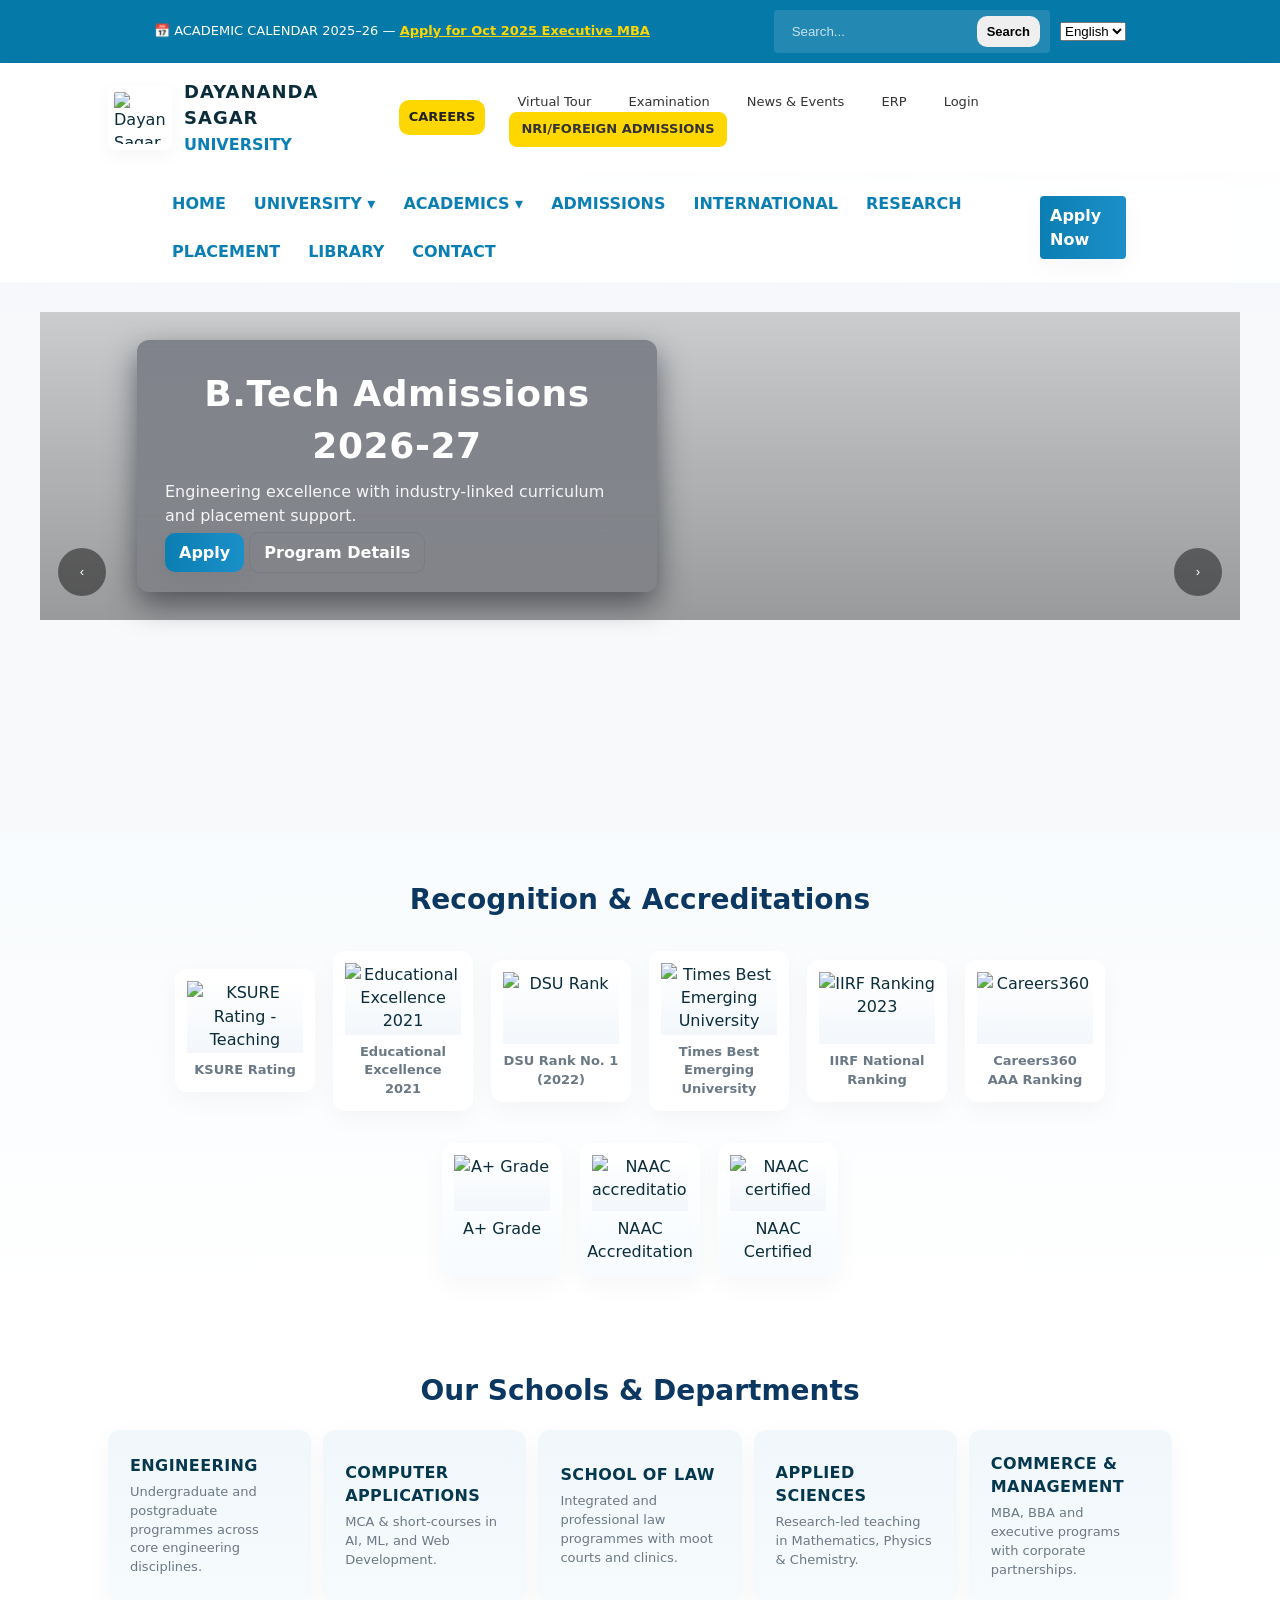
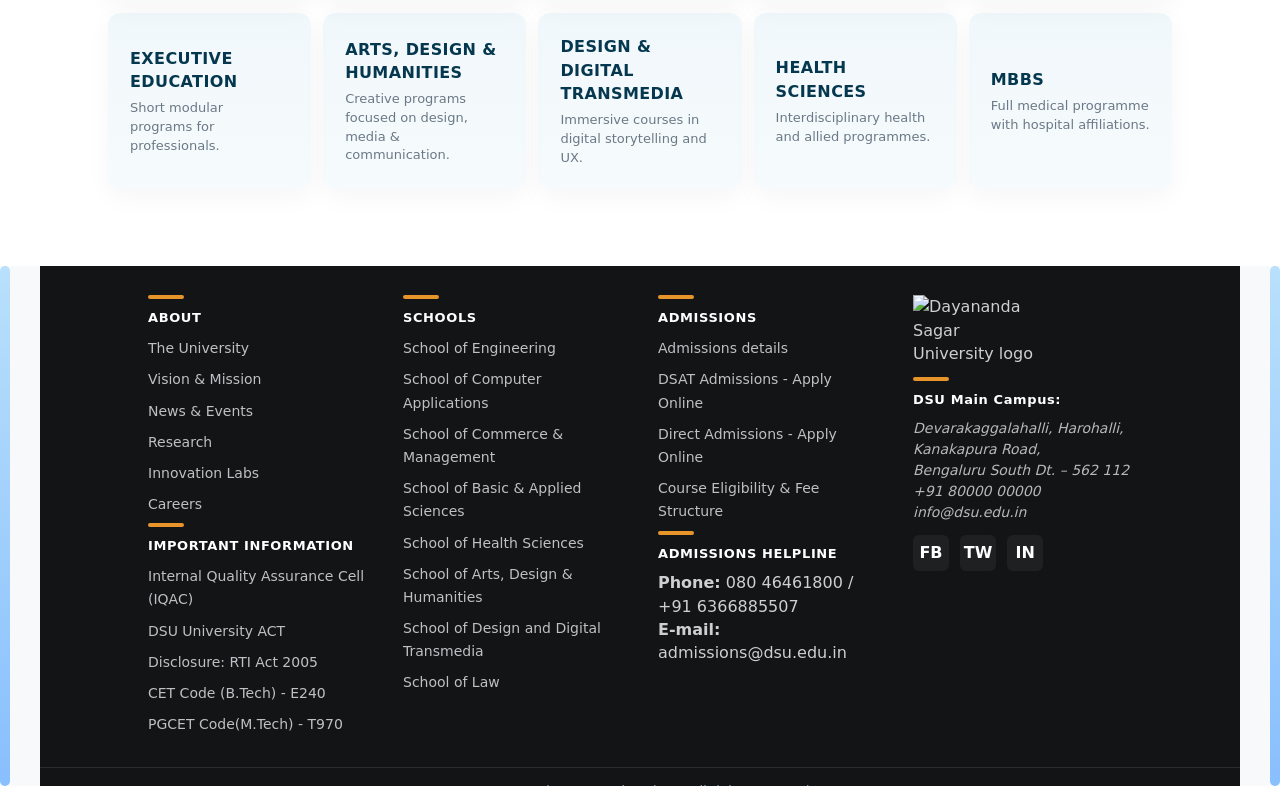
==== index.html @ fafd3883 "Add files via upload FSD PROJECT USING HTML ,CSS ,JAVA SCRIPT" ====
<!doctype html>
<html lang="en">
<head>
  <meta charset="utf-8" />
  <meta name="viewport" content="width=device-width,initial-scale=1" />
  <title>Dayananda Sagar — Modern University UI</title>
  <meta name="description" content="University landing page — modern responsive design with animations and improved UX." />
  <link rel="stylesheet" href="style.css">
</head>
<body>
  <!-- Top announcement -->
  <header class="topbar" role="banner">
    <div class="topbar-inner">
      <p class="announcement" aria-live="polite">
        📅 ACADEMIC CALENDAR 2025–26 — <a href="#" class="link-cta">Apply for Oct 2025 Executive MBA</a>
      </p>

      <div class="topbar-controls">
        <label class="sr-only" for="site-search">Search site</label>
        <div class="search">
          <input id="site-search" type="search" placeholder="Search..." />
          <button class="btn small">Search</button>
        </div>
        <select aria-label="Choose language">
          <option>English</option>
          <option>हिन्दी</option>
        </select>
      </div>
    </div>
  </header>

  <!-- Main header with logo & quick links -->
  <div class="header-top" role="region" aria-label="Site header">
    <div class="header-inner">
      <div class="brand">
        <img src="images/logo.png" alt="Dayananda Sagar logo" class="logo">
        <div class="brand-text">
          <h1>DAYANANDA SAGAR</h1>
          <p>UNIVERSITY</p>
        </div>
      </div>

      <div class="quick-links">
        <a class="badge careers" href="#" role="button">CAREERS</a>
        <nav aria-label="Quick links" class="header-nav">
          <a href="#">Virtual Tour</a>
          <a href="#">Examination</a>
          <a href="#">News & Events</a>
          <a href="#">ERP</a>
          <a href="#">Login</a>
          <a class="badge nri" href="#">NRI/FOREIGN ADMISSIONS</a>
        </nav>
      </div>
    </div>
  </div>

  <!-- Sticky main navigation -->
  <nav class="main-nav" role="navigation" aria-label="Main">
    <div class="nav-inner">
      <button id="mobile-toggle" aria-controls="primary-menu" aria-expanded="false" aria-label="Open menu">
        <span class="hamburger"></span>
      </button>

      <!-- ✅ UPDATED MENU WITH DROPDOWNS -->
      <ul id="primary-menu" class="menu">

        <li><a href="index.html">HOME</a></li>

        <!-- UNIVERSITY DROPDOWN -->
        <li class="dropdown">
          <a href="#" class="dropbtn">UNIVERSITY ▾</a>
          <ul class="dropdown-content">
            <li><a href="about.html">About</a></li>
            <li><a href="leadership.html">Leadership</a></li>
            <li><a href="administration.html">Administration</a></li>
            <li><a href="ugc.html">UGC</a></li>
            <li><a href="nirf.html">NIRF</a></li>
          </ul>
        </li>

        <!-- ACADEMICS MULTI-LEVEL DROPDOWN -->
        <li class="dropdown">
          <a href="#" class="dropbtn">ACADEMICS ▾</a>
          <ul class="dropdown-content">
            <li class="dropdown-sub">
              <a href="#">Schools ▸</a>
              <ul class="dropdown-submenu">
                <li><a href="engineering.html">Engineering</a></li>
                <li><a href="computer-applications.html">Computer Applications</a></li>
                <li><a href="law.html">School of Law</a></li>
              </ul>
            </li>

            <li class="dropdown-sub">
              <a href="#">UG Programs ▸</a>
              <ul class="dropdown-submenu">
                <li><a href="bba.html">BBA</a></li>
                <li><a href="bcom.html">B.Com</a></li>
                <li><a href="bdesign.html">B.Design</a></li>
              </ul>
            </li>
          </ul>
        </li>

        <li><a href="#">ADMISSIONS</a></li>
        <li><a href="#">INTERNATIONAL</a></li>
        <li><a href="#">RESEARCH</a></li>
        <li><a href="#">PLACEMENT</a></li>
        <li><a href="#">LIBRARY</a></li>
        <li><a href="#">CONTACT</a></li>

      </ul>

      <div class="nav-cta">
        <a class="btn primary" href="#">Apply Now</a>
      </div>
    </div>
  </nav>

  <!-- HERO / Slider -->
  <main>
    <section class="hero" aria-label="Hero">
      
      <div class="hero-slider" id="hero-slider" data-interval="4000">
        <div class="slide" data-index="0" aria-hidden="false" style="background-image:url('images/banner1.png')">
               <div class="hero-content reveal">

            <h2>B.Tech Admissions 2026-27</h2>
            <p>Engineering excellence with industry-linked curriculum and placement support.</p>
            <div class="hero-actions">
              <a class="btn primary" href="#">Apply</a>
              <a class="btn ghost" href="#">Program Details</a>
            </div>
          </div>
        </div>

        <div class="slide" data-index="1" aria-hidden="true" style="background-image:url('images/banner2.png')">
          <div class="hero-content reveal">
            <h2>Executive MBA — Oct 2025</h2>
            <p>Weekend classes for working professionals. Limited seats available.</p>
            <div class="hero-actions">
              <a class="btn primary" href="#">Register</a>
              <a class="btn ghost" href="#">Download Brochure</a>
            </div>
          </div>
        </div>

        <button class="slider-control prev" aria-label="Previous slide">&lsaquo;</button>
        <button class="slider-control next" aria-label="Next slide">&rsaquo;</button>
        <div class="slider-dots" aria-hidden="false"></div>
      </div>
    </section>

    <!-- Recognition & awards -->
    <section class="awards-section reveal" aria-label="Recognition and accreditations">
      <div class="section-inner">
        <h2>Recognition & Accreditations</h2>
        <div class="awards-carousel" role="list">
          <figure class="award" role="listitem">
            <img src="images/ksure-award.png" alt="KSURE Rating - Teaching Excellence">
            <figcaption>KSURE Rating</figcaption>
          </figure>

          <figure class="award" role="listitem">
            <img src="images/ex.png" alt="Educational Excellence 2021">
            <figcaption>Educational Excellence 2021</figcaption>
          </figure>

          <figure class="award" role="listitem">
            <img src="images/eme.png" alt="DSU Rank">
            <figcaption>DSU Rank No. 1 (2022)</figcaption>
          </figure>

          <figure class="award" role="listitem">
            <img src="images/bus.png" alt="Times Best Emerging University">
            <figcaption>Times Best Emerging University</figcaption>
          </figure>

          <figure class="award" role="listitem">
            <img src="images/sil.png" alt="IIRF Ranking 2023">
            <figcaption>IIRF National Ranking</figcaption>
          </figure>

          <figure class="award" role="listitem">
            <img src="images/iirf.png" alt="Careers360">
            <figcaption>Careers360 AAA Ranking</figcaption>
          </figure>
        </div>

        <div class="badges">
          <div class="badge-card">
            <img src="images/360.png" alt="A+ Grade">
            <p>A+ Grade</p>
          </div>
          <div class="badge-card">
            <img src="images/a g.png" alt="NAAC accreditation">
            <p>NAAC Accreditation</p>
          </div>
          <div class="badge-card">
            <img src="images/naac.png" alt="NAAC certified">
            <p>NAAC Certified</p>
          </div>
        </div>
      </div>
    </section>

    <!-- Programs grid -->
    <section class="programs-section reveal" aria-label="Programs and Schools">
      <div class="section-inner">
        <h2>Our Schools & Departments</h2>
        <div class="programs-grid">
          <article class="program-card" tabindex="0">
            <h3>ENGINEERING</h3>
            <p>Undergraduate and postgraduate programmes across core engineering disciplines.</p>
          </article>

          <article class="program-card" tabindex="0">
            <h3>COMPUTER APPLICATIONS</h3>
            <p>MCA & short-courses in AI, ML, and Web Development.</p>
          </article>

          <article class="program-card" tabindex="0">
            <h3>SCHOOL OF LAW</h3>
            <p>Integrated and professional law programmes with moot courts and clinics.</p>
          </article>

          <article class="program-card" tabindex="0">
            <h3>APPLIED SCIENCES</h3>
            <p>Research-led teaching in Mathematics, Physics & Chemistry.</p>
          </article>

          <article class="program-card" tabindex="0">
            <h3>COMMERCE & MANAGEMENT</h3>
            <p>MBA, BBA and executive programs with corporate partnerships.</p>
          </article>

          <article class="program-card" tabindex="0">
            <h3>EXECUTIVE EDUCATION</h3>
            <p>Short modular programs for professionals.</p>
          </article>

          <article class="program-card" tabindex="0">
            <h3>ARTS, DESIGN & HUMANITIES</h3>
            <p>Creative programs focused on design, media & communication.</p>
          </article>

          <article class="program-card" tabindex="0">
            <h3>DESIGN & DIGITAL TRANSMEDIA</h3>
            <p>Immersive courses in digital storytelling and UX.</p>
          </article>

          <article class="program-card" tabindex="0">
            <h3>HEALTH SCIENCES</h3>
            <p>Interdisciplinary health and allied programmes.</p>
          </article>

          <article class="program-card" tabindex="0">
            <h3>MBBS</h3>
            <p>Full medical programme with hospital affiliations.</p>
          </article>
        </div>
      </div>
    </section>
  </main>
<section class="hero water-border">
  <div class="watermark-logo">
    <img src="images/watermark-logo.png" alt="Dayananda Sagar University watermark logo">
  <!-- Footer -->
  <!-- Modern DSU Footer -->
<footer id="dsu-footer" class="site-footer" role="contentinfo" aria-label="Site footer">
  <div class="footer-inner container">
    <!-- ABOUT -->
    <div class="footer-col col-about">
      <h4 class="footer-heading">ABOUT</h4>
      <ul class="footer-list">
        <li><a href="#">The University</a></li>
        <li><a href="#">Vision &amp; Mission</a></li>
        <li><a href="#">News &amp; Events</a></li>
        <li><a href="#">Research</a></li>
        <li><a href="#">Innovation Labs</a></li>
        <li><a href="#">Careers</a></li>
      </ul>

      <h4 class="footer-heading mt">IMPORTANT INFORMATION</h4>
      <ul class="footer-list small">
        <li><a href="#">Internal Quality Assurance Cell (IQAC)</a></li>
        <li><a href="#">DSU University ACT</a></li>
        <li><a href="#">Disclosure: RTI Act 2005</a></li>
        <li><a href="#">CET Code (B.Tech) - E240</a></li>
        <li><a href="#">PGCET Code(M.Tech) - T970</a></li>
      </ul>
    </div>

    <!-- SCHOOLS -->
    <div class="footer-col col-schools">
      <h4 class="footer-heading">SCHOOLS</h4>
      <ul class="footer-list">
        <li><a href="#">School of Engineering</a></li>
        <li><a href="#">School of Computer Applications</a></li>
        <li><a href="#">School of Commerce &amp; Management</a></li>
        <li><a href="#">School of Basic &amp; Applied Sciences</a></li>
        <li><a href="#">School of Health Sciences</a></li>
        <li><a href="#">School of Arts, Design &amp; Humanities</a></li>
        <li><a href="#">School of Design and Digital Transmedia</a></li>
        <li><a href="#">School of Law</a></li>
      </ul>
    </div>

    <!-- ADMISSIONS -->
    <div class="footer-col col-admissions">
      <h4 class="footer-heading">ADMISSIONS</h4>
      <ul class="footer-list">
        <li><a href="#">Admissions details</a></li>
        <li><a href="#">DSAT Admissions - Apply Online</a></li>
        <li><a href="#">Direct Admissions - Apply Online</a></li>
        <li><a href="#">Course Eligibility &amp; Fee Structure</a></li>
      </ul>

      <h4 class="footer-heading mt">ADMISSIONS HELPLINE</h4>
      <div class="contact-block">
        <p><strong>Phone:</strong> 080 46461800 / +91 6366885507</p>
        <p><strong>E-mail:</strong> <a href="mailto:admissions@dsu.edu.in">admissions@dsu.edu.in</a></p>
      </div>
    </div>

    <!-- CONTACT -->
    <div class="footer-col col-contacts">
      <div class="logo-wrap">
        <img src="images/logo.png" alt="Dayananda Sagar University logo" class="footer-logo">
      </div>

      <h4 class="footer-heading mt">DSU Main Campus:</h4>
      <address class="address">
        Devarakaggalahalli, Harohalli, Kanakapura Road,<br>
        Bengaluru South Dt. – 562 112<br>
        <a href="tel:+918000000000">+91 80000 00000</a><br>
        <a href="mailto:info@dsu.edu.in">info@dsu.edu.in</a>
      </address>

      <div class="social">
        <a href="#" aria-label="Facebook" class="social-btn">FB</a>
        <a href="#" aria-label="Twitter" class="social-btn">TW</a>
        <a href="#" aria-label="LinkedIn" class="social-btn">IN</a>
      </div>
    </div>
  </div>

  <div class="footer-bottom">
    <div class="container footer-bottom-inner">
      <p>&copy; <span id="dsu-year"></span> Dayananda Sagar University — All rights reserved.</p>
    </div>
  </div>
</footer>
  <!-- Linked JS -->
  <script src="ola.js"></script>
</body>
</html>
<!doctype html>
<html lang="en">
<head>
  <meta charset="utf-8" />
  <meta name="viewport" content="width=device-width,initial-scale=1" />
  <title>University — Recognition & Programs (fixed)</title>

  <style>
    /* ====== Vars & reset ====== */
    :root{
      --max-width:1100px;
      --muted:#6b7986;
      --card:#ffffff;
      --shadow: 0 8px 26px rgba(8,18,30,0.04);
      --ease:cubic-bezier(.2,.9,.3,1);
      --accent: #0b3760;
    }
    *{box-sizing:border-box}
    html,body{height:100%}
    body{
      margin:0;
      font-family:Inter,system-ui,-apple-system,"Segoe UI",Roboto,"Helvetica Neue",Arial;
      color:#0b2d3b;
      background:#f6f8fb;
      -webkit-font-smoothing:antialiased;
      -moz-osx-font-smoothing:grayscale;
      line-height:1.45;
    }
    img{display:block; max-width:100%; height:auto; -o-object-fit:contain; object-fit:contain;}

    main{padding:28px 0;}

    .section-inner{ max-width:var(--max-width); margin:0 auto; padding:0 18px; }

    h2{ font-size:28px; margin:0 0 18px 0; text-align:center; color:var(--accent); }

    /* ========== AWARDS ========== */
    .awards-section{
      background: linear-gradient(180deg,#f8fbfd,#fff);
      padding:48px 0;
    }

    .awards-carousel{
      display:flex;
      gap:18px;
      align-items:center;
      justify-content:center;
      flex-wrap:wrap;
      padding:12px 6px;
      margin: 0 auto;
    }

    .award{
      width:140px;
      text-align:center;
      background:var(--card);
      padding:12px;
      border-radius:12px;
      box-shadow: var(--shadow);
      transition: transform 300ms var(--ease), box-shadow 300ms var(--ease);
      display:flex;
      flex-direction:column;
      align-items:center;
      min-height:110px;
    }

    .award img{
      max-height:72px;
      width:100%;
      height:72px;
      object-fit:contain;
      background:transparent;
    }

    .award figcaption{
      margin-top:8px;
      font-weight:600;
      font-size:13px;
      color:var(--muted);
    }

    .award:hover{ transform: translateY(-6px) rotate(-1deg); }

    /* badges */
    .badges{
      display:flex;
      gap:18px;
      justify-content:center;
      margin-top:20px;
      flex-wrap:wrap;
    }
    .badge-card{
      width:120px;
      padding:12px;
      border-radius:12px;
      background:linear-gradient(180deg,#fff,#f7fbff);
      box-shadow: var(--shadow);
      text-align:center;
      display:flex;
      flex-direction:column;
      align-items:center;
      gap:6px;
    }
    .badge-card img{ max-height:56px; width:100%; height:56px; object-fit:contain; }

    /* ========== PROGRAMS GRID ========== */
    .programs-section{
      padding:48px 0;
      background:#fff;
    }

    .programs-grid{
      display:grid;
      gap:12px;
      grid-template-columns: repeat(5, 1fr);
      margin-top:10px;
    }

    .program-card{
      background: linear-gradient(180deg, rgba(11,127,179,0.06), rgba(27,143,200,0.04));
      border-radius: 12px;
      padding:22px;
      min-height:120px;
      display:flex;
      flex-direction:column;
      justify-content:center;
      align-items:flex-start;
      transition: transform 260ms var(--ease), box-shadow 260ms var(--ease);
      box-shadow: 0 8px 26px rgba(8,18,30,0.04);
    }
    .program-card h3{ margin:0 0 6px 0; color: #05384f; font-size:16px; letter-spacing:0.4px; }
    .program-card p{ margin:0; color: var(--muted); font-size:13px; }

    .program-card:hover, .program-card:focus{
      transform: translateY(-8px) scale(1.02);
      box-shadow: 0 18px 36px rgba(8,18,30,0.08);
      outline:none;
    }

    /* reveal animation (used by .reveal) */
    .reveal{
      opacity:0;
      transform: translateY(14px);
      transition: opacity 420ms var(--ease), transform 420ms var(--ease);
      will-change:opacity,transform;
    }
    .reveal.is-visible{
      opacity:1;
      transform: none;
    }

    /* small utility */
    .visually-hidden{ position:absolute; left:-10000px; width:1px; height:1px; overflow:hidden; }

    /* responsive adjustments */
    @media (max-width:1200px){
      .programs-grid{ grid-template-columns:repeat(4,1fr); }
    }
    @media (max-width:900px){
      .programs-grid{ grid-template-columns: repeat(3, 1fr); }
      .hero { min-height:380px; }
    }
    @media (max-width:600px){
      .programs-grid{ grid-template-columns: repeat(2, 1fr); }
      .awards-carousel{ gap:12px; }
    }
    @media (max-width:420px){
      .programs-grid{ grid-template-columns: repeat(1, 1fr); }
    }

    /* fallback for broken images: give a subtle placeholder */
    .award img, .badge-card img{
      background: linear-gradient(180deg,#fff,#f3f7fb);
    }

    /* small page layout nicety */
    .spacer{ height:18px }
  </style>
  <script>
    // Reveal on scroll (IntersectionObserver)
    (function(){
      const io = new IntersectionObserver((entries)=>{
        entries.forEach(entry=>{
          if(entry.isIntersecting){
            entry.target.classList.add('is-visible');
            // optionally unobserve to avoid repeated triggers:
            io.unobserve(entry.target);
          }
        });
      }, {threshold: 0.12});

      document.querySelectorAll('.reveal').forEach(el => io.observe(el));
    })();

    // Optional: basic keyboard focus support for program cards (adds focus outline)
    (function(){
      document.addEventListener('keydown', (e)=>{
        if(e.key === 'Tab') document.body.classList.add('user-is-tabbing');
      });
    })();
  </script>
</body>
</html>
---- style.css ----
/* ========== VARIABLES & RESET ========== */
:root{
  --bg: #fff;
  --muted: #6b7280;
  --accent-1: #0b7fb3;
  --accent-2: #1b8fc8;
  --gold: #ffd700;
  --card: #ffffff;
  --glass: rgba(255,255,255,0.7);
  --radius: 12px;
  --shadow: 0 10px 30px rgba(4,9,30,0.08);
  --ease: cubic-bezier(.2,.9,.3,1);
  --max-width: 1200px;
}

/* Respect reduced motion */
@media (prefers-reduced-motion: reduce) {
  * { transition: none !important; animation: none !important; scroll-behavior: auto !important; }
}

/* Basic reset */
*{ box-sizing: border-box; margin:0; padding:0; -webkit-font-smoothing:antialiased; }
html,body{ height:100%; font-family: Inter, system-ui, -apple-system, "Segoe UI", Roboto, "Helvetica Neue", Arial; background: var(--bg); color:#111; line-height:1.45; }
a{ color: inherit; text-decoration: none; }
img{ max-width:100%; display:block; }

/* Utility */
.container { max-width: var(--max-width); margin: 0 auto; padding: 0 5%; }

/* ========== TOPBAR ========== */
.topbar{
  background: linear-gradient(90deg,var(--accent-1),var(--accent-2));
  color: #fff;
  font-size: 14px;
  padding: 10px 0;
}
.topbar-inner{ display:flex; gap:16px; align-items:center; justify-content:space-between; flex-wrap:wrap; max-width:var(--max-width); margin:0 auto; padding:0 5%; }
.announcement{ flex:1; min-width:220px; }
.link-cta{ color:var(--gold); font-weight:700; text-decoration:underline; }

/* small controls */
.topbar-controls{ display:flex; gap:10px; align-items:center; }
.search{ display:flex; gap:8px; align-items:center; background:rgba(255,255,255,0.12); padding:4px; border-radius:8px; }
.search input{ border:0; padding:8px; background:transparent; color:#fff; min-width:140px; }
.search input::placeholder{ color: rgba(255,255,255,0.75); }
.btn{ cursor:pointer; border:0; padding:10px 14px; border-radius:10px; font-weight:600; }
.btn.small{ padding:8px 10px; font-size:13px; }
.btn.primary{ background:linear-gradient(90deg,var(--accent-1),var(--accent-2)); color:#fff; box-shadow: var(--shadow); }
.btn.ghost{ background:transparent; border:1px solid rgba(0,0,0,0.06); }


/* quick links */
.quick-links{ display:flex; gap:16px; align-items:center; }
.header-nav a{ margin:0 8px; font-size:13px; color:#333; padding:6px 8px; border-radius:8px; transition: transform 220ms var(--ease), background 220ms var(--ease); }
.header-nav a:hover, .header-nav a:focus{ transform: translateY(-3px); background: rgba(11,127,179,0.06); outline: none; }

/* badges */
.badge{ display:inline-flex; align-items:center; gap:8px; padding:8px 10px; border-radius:10px; background:var(--gold); color:#222; font-weight:700; font-size:13px; }
.badge.nri{ white-space:nowrap; padding:8px 12px; }

/* ========== NAV ========== */
.main-nav{ position:sticky; top:0; z-index:80; backdrop-filter: blur(6px); background: linear-gradient(90deg, rgba(255,255,255,0.95), rgba(255,255,255,0.9)); border-bottom:1px solid rgba(11,127,179,0.06); }
.nav-inner{ display:flex; align-items:center; gap:16px; justify-content:space-between; padding:10px 5%; max-width:var(--max-width); margin:0 auto; }
.menu{ list-style:none; display:flex; gap:4px; align-items:center; flex-wrap:wrap; margin-left:6px; }
.menu li a{ display:block; padding:10px 12px; border-radius:8px; font-weight:700; color:var(--accent-1); transition: background 200ms, transform 200ms; }
.menu li a:hover, .menu li a:focus{ background:linear-gradient(90deg, rgba(11,127,179,0.08), rgba(27,143,200,0.06)); transform:translateY(-3px); }

/* mobile toggle */
#mobile-toggle{ display:none; background:transparent; border:0; padding:8px; cursor:pointer; }
.hamburger{ display:block; width:26px; height:3px; background:var(--accent-1); position:relative; border-radius:4px; }
.hamburger::after, .hamburger::before{ content:''; position:absolute; left:0; right:0; height:3px; background:var(--accent-1); border-radius:4px; }
.hamburger::before{ top:-8px; }
.hamburger::after{ bottom:-8px; }

/* nav CTA */
.nav-cta{ display:flex; gap:10px; align-items:center; }

/* Hero slider (fixed & improved) */
:root {
  --gold: #d8a32a; /* used for active dot */
  --ease: cubic-bezier(.2,.9,.3,1);
  --accent: #0b3760;
}

/* container */
.hero {
  min-height: 480px;         /* adjust if you want a taller hero */
  position: relative;
  overflow: hidden;
  display: flex;
  align-items: center;
  background: linear-gradient(180deg,#eef6fb,#fff);
}

/* slider wrapper */
.hero-slider {
  width: 100%;
  height: 100%;
  position: relative;
  max-width: 1200px;
  margin: 0 auto;
}

/* slides stacked absolutely, use aria-hidden to show/hide */
.slide {
  position: absolute;
  inset: 0;
  display: flex;
  align-items: center;
  background-size: cover;
  background-position: center;
  transition: opacity 700ms var(--ease), transform 800ms var(--ease);
  opacity: 0;
  transform: scale(1.02);
  pointer-events: none;
  padding: 28px;
  box-sizing: border-box;
  z-index: 0;
}

/* active slide */
.slide[aria-hidden="false"],
.slide.is-active {
  opacity: 1;
  transform: scale(1);
  pointer-events: auto;
  z-index: 1;
}

/* hero content card */
.hero-content {
  max-width: 720px;
  margin-left: 6%;
  color: #fff;
  position: relative;
  z-index: 2;
  background: linear-gradient(180deg, rgba(4,9,30,0.36), rgba(4,9,30,0.18));
  padding: 28px;
  border-radius: 12px;
  transform: translateY(10px) scale(0.995);
  opacity: 0.95;
  transition: transform 600ms var(--ease), opacity 600ms var(--ease);
  box-shadow: 0 12px 30px rgba(3,8,20,0.5);
}

/* reveal the content when slide active */
.hero-content.is-active {
  transform: translateY(0) scale(1);
  opacity: 1;
}

/* headings/text */
.hero-content h2 { font-size: 32px; margin-bottom: 8px; letter-spacing: 0.6px; color: #fff; }
.hero-content p  { margin-bottom: 14px; color: rgba(255,255,255,0.92); }

/* controls */
.slider-control {
  position: absolute;
  top: 50%;
  transform: translateY(-50%);
  width: 48px;
  height: 48px;
  border-radius: 999px;
  border: 0;
  background: rgba(0,0,0,0.45);
  color: #fff;
  cursor: pointer;
  display: flex;
  align-items: center;
  justify-content: center;
  z-index: 10;
}
.slider-control.prev { left: 18px; }
.slider-control.next { right: 18px; }

/* dots */
.slider-dots {
  position: absolute;
  left: 50%;
  transform: translateX(-50%);
  bottom: 16px;
  display: flex;
  gap: 8px;
  z-index: 20;
}
.slider-dots .dot {
  width: 10px;
  height: 10px;
  border-radius: 50%;
  border: 2px solid rgba(255,255,255,0.6);
  background: transparent;
  cursor: pointer;
  padding: 0;
}
.slider-dots .dot.active {
  background: var(--gold);
  border-color: var(--gold);
  transform: scale(1.15);
}

/* responsive tweaks */
@media (min-width:1200px) {
  .hero { min-height: 520px; }
  .hero-content h2 { font-size: 36px; }
}
@media (max-width:900px) {
  .hero { min-height: 360px; }
  .hero-content { margin-left: 4%; padding: 18px; max-width: 86%; }
  .hero-content h2 { font-size: 20px; }
}

/* respect prefers-reduced-motion */
@media (prefers-reduced-motion: reduce) {
  .slide, .hero-content { transition: none !important; }
}

/* badges */
.badges{ display:flex; gap:18px; justify-content:center; margin-top:20px; }
.badge-card{ width:110px; padding:12px; border-radius:12px; background:linear-gradient(180deg,#fff,#f7fbff); box-shadow: var(--shadow); text-align:center; }
.badge-card img{ max-height:70px; }

/* hover tilt effect */
.program-card:hover, .program-card:focus{ transform: translateY(-8px) scale(1.02); box-shadow: 0 18px 36px rgba(8,18,30,0.08); outline:none; }

/* responsive adjustments */
@media (max-width:1200px){ .programs-grid{ grid-template-columns:repeat(4,1fr);} }
@media (max-width:900px){
  #mobile-toggle{ display:inline-block; }
  .menu{ display:none; position: absolute; left:0; right:0; top:64px; background:#fff; padding:12px; box-shadow: var(--shadow); flex-direction:column; z-index:90; }
  .menu.open{ display:flex; }
  .programs-grid{ grid-template-columns: repeat(3, 1fr); }
  .hero { min-height:380px; }
}
@media (max-width:600px){
  .header-inner{ padding:14px; }
  .brand-text h1{ font-size:16px; }
  .programs-grid{ grid-template-columns: repeat(2, 1fr); }
  .awards-carousel{ gap:12px; }
  .hero-content{ margin-left:4%; padding:18px; }
  .hero-content h2{ font-size:20px; }
}
@media (max-width:420px){
  .topbar-inner, .nav-inner{ padding:10px; }
  .logo{ width:60px; height:60px; }
  .menu.open{ top:56px; }
  .programs-grid{ grid-template-columns: repeat(1, 1fr); }
}

/* ========== FOOTER ========== */
.site-footer{ background:#0b1220; color: #cbd5e1; padding:34px 5%; }
.footer-inner{ display:flex; gap:22px; justify-content:space-between; max-width:var(--max-width); margin:0 auto 12px auto; align-items:flex-start; flex-wrap:wrap; }
.footer-col{ flex:1; min-width:180px; }
.footer-col h4{ color:#fff; margin-bottom:8px; }
.footer-bottom{ text-align:center; color: #94a3b8; margin-top:10px; }
/* --- DSU FOOTER STYLES --- */
#dsu-footer {
  background: #131416;
  color: #cfcfd1;
  padding: 40px 0 18px;
  font-family: system-ui, sans-serif;
}

#dsu-footer .container {
  width: 92%;
  max-width: 1200px;
  margin: 0 auto;
}

.footer-inner {
  display: grid;
  grid-template-columns: repeat(4, 1fr);
  gap: 36px;
}

.footer-heading {
  font-size: 13px;
  letter-spacing: 0.6px;
  color: #fff;
  margin-bottom: 14px;
}

.footer-heading::before {
  content: "";
  display: block;
  width: 36px;
  height: 4px;
  background: #e7942b;
  border-radius: 2px;
  margin-bottom: 10px;
}

.footer-list {
  list-style: none;
  padding: 0;
  margin: 0;
}

.footer-list li {
  margin: 8px 0;
}

.footer-list a {
  color: #bfc0c2;
  text-decoration: none;
  font-size: 14px;
}

.footer-list a:hover {
  color: #fff;
  text-decoration: underline;
}

.footer-logo {
  width: 120px;
  margin-bottom: 12px;
}

.address {
  color: #b7b8b9;
  font-size: 14px;
  line-height: 1.5;
}

.social {
  margin-top: 12px;
}

.social-btn {
  display: inline-block;
  width: 36px;
  height: 36px;
  line-height: 36px;
  text-align: center;
  background: rgba(255,255,255,0.05);
  border-radius: 6px;
  color: #fff;
  font-weight: bold;
  margin-right: 6px;
  text-decoration: none;
}

.footer-bottom {
  border-top: 1px solid rgba(255,255,255,0.1);
  margin-top: 24px;
  padding-top: 14px;
  text-align: center;
  font-size: 13px;
}

@media (max-width: 900px) {
  .footer-inner {
    grid-template-columns: repeat(2, 1fr);
    gap: 20px;
  }
}

@media (max-width: 600px) {
  .footer-inner {
    grid-template-columns: 1fr;
  }
}


/* ========== REVEAL ANIMATIONS ========== */
.reveal{ opacity:0; transform: translateY(16px); transition: opacity 700ms var(--ease), transform 700ms var(--ease); }
.reveal.in-view{ opacity:1; transform: translateY(0); }

/* focus outlines for accessibility */
a:focus, button:focus, .program-card:focus { box-shadow: 0 0 0 4px rgba(11,127,179,0.12); border-radius:10px; outline:none; }

/* small helpers */
.sr-only{ position:absolute; left:-9999px; top:auto; width:1px; height:1px; overflow:hidden; }
/* end of style.css */

/* ========== VARIABLES & RESET ========== */
:root{
  --bg: #fff;
  --muted: #6b7280;
  --accent-1: #0b7fb3;
  --accent-2: #1b8fc8;
  --gold: #ffd700;
  --card: #ffffff;
  --glass: rgba(255,255,255,0.7);
  --radius: 12px;
  --shadow: 0 10px 30px rgba(4,9,30,0.08);
  --ease: cubic-bezier(.2,.9,.3,1);
  --max-width: 1200px;
}

@media (prefers-reduced-motion: reduce) {
  * { transition: none !important; animation: none !important; scroll-behavior: auto !important; }
}

*{ box-sizing: border-box; margin:0; padding:0; -webkit-font-smoothing:antialiased; }
html,body{ height:100%; font-family: Inter, system-ui, -apple-system, "Segoe UI", Roboto, "Helvetica Neue", Arial; background: var(--bg); color:#111; line-height:1.45; }
a{ color: inherit; text-decoration: none; }
img{ max-width:100%; display:block; }

.container { max-width: var(--max-width); margin: 0 auto; padding: 0 5%; }

/* ========== TOPBAR ========== */
.topbar{
  background: linear-gradient(90deg,var(--accent-1),var(--accent-2));
  color: #fff;
  font-size: 14px;
  padding: 10px 0;
}
.topbar-inner{ display:flex; gap:16px; align-items:center; justify-content:space-between; flex-wrap:wrap; max-width:var(--max-width); margin:0 auto; padding:0 5%; }
.announcement{ flex:1; min-width:220px; }
.link-cta{ color:var(--gold); font-weight:700; text-decoration:underline; }

/* small controls */
.topbar-controls{ display:flex; gap:10px; align-items:center; }
.search{ display:flex; gap:8px; align-items:center; background:rgba(255,255,255,0.12); padding:4px; border-radius:8px; }
.search input{ border:0; padding:8px; background:transparent; color:#fff; min-width:140px; }
.search input::placeholder{ color: rgba(255,255,255,0.75); }
.btn{ cursor:pointer; border:0; padding:10px 14px; border-radius:10px; font-weight:600; }
.btn.small{ padding:8px 10px; font-size:13px; }
.btn.primary{ background:linear-gradient(90deg,var(--accent-1),var(--accent-2)); color:#fff; box-shadow: var(--shadow); }
.btn.ghost{ background:transparent; border:1px solid rgba(0,0,0,0.06); }

/* ========== HEADER TOP ========== */
.header-top{ background:#fff; box-shadow: 0 6px 18px rgba(15,23,42,0.04); }
.header-inner{ display:flex; align-items:center; justify-content:space-between; gap:20px; padding:18px 5%; max-width:var(--max-width); margin:0 auto; }
.brand{ display:flex; align-items:center; gap:12px; }
.logo{ width:84px; height:84px; object-fit:contain; border-radius:10px; background:linear-gradient(180deg, #f6f9fb, #ffffff); padding:6px; box-shadow: 0 6px 18px rgba(8,18,30,0.04); }
.brand-text h1{ font-size:18px; letter-spacing:1px; margin-bottom:2px; }
.brand-text p{ color:var(--accent-1); font-weight:700; margin:0; }

.quick-links{ display:flex; gap:16px; align-items:center; }
.header-nav a{ margin:0 8px; font-size:13px; color:#333; padding:6px 8px; border-radius:8px; transition: transform 220ms var(--ease), background 220ms var(--ease); }
.header-nav a:hover, .header-nav a:focus{ transform: translateY(-3px); background: rgba(11,127,179,0.06); outline: none; }

.badge{ display:inline-flex; align-items:center; gap:8px; padding:8px 10px; border-radius:10px; background:var(--gold); color:#222; font-weight:700; font-size:13px; }
.badge.nri{ white-space:nowrap; padding:8px 12px; }

/* ========== NAV ========== */
.main-nav{ position:sticky; top:0; z-index:80; backdrop-filter: blur(6px); background: linear-gradient(90deg, rgba(255,255,255,0.95), rgba(255,255,255,0.9)); border-bottom:1px solid rgba(11,127,179,0.06); }
.nav-inner{ display:flex; align-items:center; gap:16px; justify-content:space-between; padding:10px 5%; max-width:var(--max-width); margin:0 auto; }

.menu{ list-style:none; display:flex; gap:4px; align-items:center; flex-wrap:wrap; margin-left:6px; }
.menu li { position: relative; }
.menu li a{ display:block; padding:10px 12px; border-radius:8px; font-weight:700; color:var(--accent-1); transition: background 200ms, transform 200ms; }
.menu li a:hover, .menu li a:focus{ background:linear-gradient(90deg, rgba(11,127,179,0.08), rgba(27,143,200,0.06)); transform:translateY(-3px); }

/* ===== Dropdown Styles ===== */
.dropdown-content {
  display: none;
  position: absolute;
  top: 100%;
  left: 0;
  background: #fff;
  min-width: 200px;
  border-radius: 10px;
  box-shadow: 0 10px 30px rgba(4,9,30,0.1);
  z-index: 999;
}
.dropdown-content li a {
  color: #333;
  font-weight: 500;
  padding: 10px 16px;
}
.dropdown-content li a:hover {
  background: rgba(11,127,179,0.06);
  color: var(--accent-1);
}

/* Show on hover (desktop) */
.dropdown:hover > .dropdown-content {
  display: block;
}

/* Sub dropdown */
.dropdown-sub {
  position: relative;
}
.dropdown-submenu {
  display: none;
  position: absolute;
  top: 0;
  left: 100%;
  background: #fff;
  min-width: 180px;
  border-radius: 10px;
  box-shadow: 0 10px 30px rgba(4,9,30,0.1);
}
.dropdown-sub:hover > .dropdown-submenu {
  display: block;
}

/* For mobile toggle */
.dropdown-content.show,
.dropdown-submenu.show {
  display: block;
}

/* Mobile toggle */
#mobile-toggle{ display:none; background:transparent; border:0; padding:8px; cursor:pointer; }
.hamburger{ display:block; width:26px; height:3px; background:var(--accent-1); position:relative; border-radius:4px; }
.hamburger::after, .hamburger::before{ content:''; position:absolute; left:0; right:0; height:3px; background:var(--accent-1); border-radius:4px; }
.hamburger::before{ top:-8px; }
.hamburger::after{ bottom:-8px; }

.nav-cta{ display:flex; gap:10px; align-items:center; }

/* Responsive menu */
@media (max-width:900px){
  #mobile-toggle{ display:inline-block; }
  .menu{ display:none; position:absolute; left:0; right:0; top:64px; background:#fff; padding:12px; box-shadow: var(--shadow); flex-direction:column; z-index:90; }
  .menu.open{ display:flex; }
  .dropdown-content, .dropdown-submenu { position: static; box-shadow:none; border-radius:0; }
}

:root{
  --blue:#0d88b8;
  --deep:#0b6b94;
  --yellow: #ffcf00;
  --white: #fff;
  --muted: #f5f7f8;
  --max-width: 1200px;
}

*{box-sizing:border-box}
body{font-family: 'Segoe UI', Roboto, Arial; margin:0; color:#222; background:#fff}

/* topbar */
.topbar{background:#0579a7; color:#fff; font-size:13px}
.topbar .container{max-width:var(--max-width); margin:0 auto; padding:8px 18px; display:flex; justify-content:space-between; align-items:center}
.topbar .search{padding:6px 10px; border-radius:4px; border:none}
.topbar .lang{margin-left:8px}

/* header */
.main-header{background:#fff; box-shadow:0 2px 8px rgba(0,0,0,0.06); position:sticky; top:0; z-index:30}
.header-inner{max-width:var(--max-width); margin:0 auto; padding:16px 18px; display:flex; align-items:center; justify-content:space-between}
.branding{display:flex; align-items:center; gap:12px}
.logo{width:64px; height:64px; object-fit:contain; border-radius:8px; background:#fff; padding:6px}
.brand-text .univ{font-weight:700; letter-spacing:0.6px}
.brand-text .sagar{color:var(--blue); font-weight:700}
.main-nav{display:flex; gap:18px; align-items:center}
.main-nav a{color:var(--deep); text-decoration:none; font-weight:600; padding:8px 10px; border-radius:4px}
.main-nav a:hover{background:rgba(13,136,184,0.06)}
.header-actions .btn{padding:10px 16px; border-radius:8px; border:none; cursor:pointer}
.btn.apply{background:var(--yellow); color:#111; font-weight:700; box-shadow:0 6px 16px rgba(0,0,0,0.12)}

/* hero */
.hero{position:relative; overflow:hidden; height:430px; display:flex; align-items:center; justify-content:center; background:#f7f9fb}
.slides{display:flex; transition:transform 0.6s ease; height:100%}
.slide{min-width:100%; background-size:cover; background-position:center; position:relative; display:flex; align-items:center}
.slide::after{
  content:""; position:absolute; inset:0; background:linear-gradient(180deg, rgba(0,0,0,0.18), rgba(0,0,0,0.38));
}
.hero-content{position:relative; z-index:2; margin-left:6%; max-width:520px; color:white}
.hero h1{font-size:64px; margin:0 0 8px 0; letter-spacing:1px}
.hero .sub{font-size:18px; opacity:0.95; margin-bottom:14px}
.cta{display:inline-block; background:var(--yellow); padding:12px 18px; border-radius:6px; color:#000; font-weight:700; text-decoration:none}

/* arrows */
.arrow{position:absolute; top:50%; transform:translateY(-50%); width:48px; height:48px; border-radius:50%; border:none; background:rgba(255,255,255,0.85); box-shadow:0 6px 16px rgba(0,0,0,0.12); font-size:22px; cursor:pointer; z-index:5}
.left{left:18px}
.right{right:18px}

/* responsive */
@media (max-width:900px){
  .hero{height:360px}
  .hero h1{font-size:38px}
  .main-nav{display:none}
}


/* ====== Vars & reset ====== */
:root{
  --max-width:1100px;
  --muted:#6b7986;
  --card:#ffffff;
  --shadow: 0 8px 26px rgba(8,18,30,0.04);
  --ease:cubic-bezier(.2,.9,.3,1);
  --accent: #0b3760;
}
*{box-sizing:border-box}
html,body{height:100%}
body{
  margin:0;
  font-family:Inter,system-ui,-apple-system,"Segoe UI",Roboto,"Helvetica Neue",Arial;
  color:#0b2d3b;
  background:#f6f8fb;
  -webkit-font-smoothing:antialiased;
  -moz-osx-font-smoothing:grayscale;
  line-height:1.45;
}
img{display:block; max-width:100%; height:auto; -o-object-fit:contain; object-fit:contain;}

main{padding:28px 0;}

.section-inner{ max-width:var(--max-width); margin:0 auto; padding:0 18px; }

h2{ font-size:28px; margin:0 0 18px 0; text-align:center; color:var(--accent); }


/* reveal animation (used by .reveal) */
.reveal{
  opacity:0;
  transform: translateY(14px);
  transition: opacity 420ms var(--ease), transform 420ms var(--ease);
  will-change:opacity,transform;
}
.reveal.is-visible{
  opacity:1;
  transform: none;
}

/* small utility */
.visually-hidden{ position:absolute; left:-10000px; width:1px; height:1px; overflow:hidden; }

/* responsive adjustments */
@media (max-width:1200px){
  .programs-grid{ grid-template-columns:repeat(4,1fr); }
}
@media (max-width:900px){
  .programs-grid{ grid-template-columns: repeat(3, 1fr); }
  .hero { min-height:380px; }
}
@media (max-width:600px){
  .programs-grid{ grid-template-columns: repeat(2, 1fr); }
  .awards-carousel{ gap:12px; }
}
@media (max-width:420px){
  .programs-grid{ grid-template-columns: repeat(1, 1fr); }
}

/* fallback for broken images: give a subtle placeholder */
.award img, .badge-card img{
  background: linear-gradient(180deg,#fff,#f3f7fb);
}

/* small page layout nicety */
.spacer{ height:18px }


/* Pleasant water-wave border on left & right */
.water-border {
  position: relative;
  overflow: hidden;
}

.water-border::before,
.water-border::after {
  content: "";
  position: absolute;
  top: 0;
  width: 10px;  /* border thickness */
  height: 100%;
  background: linear-gradient(
       180deg,
       rgba(0,150,255,0.25),
       rgba(0,120,255,0.45),
       rgba(0,160,255,0.25)
  );
  background-size: 100% 200%;
  animation: waterFlow 4s ease-in-out infinite;
  border-radius: 12px;
}

.water-border::before { left: 0; }
.water-border::after { right: 0; }

/* gentle water-wave motion */
@keyframes waterFlow {
  0%   { background-position: 0% 0%; }
  50%  { background-position: 0% 100%; }
  100% { background-position: 0% 0%; }
}
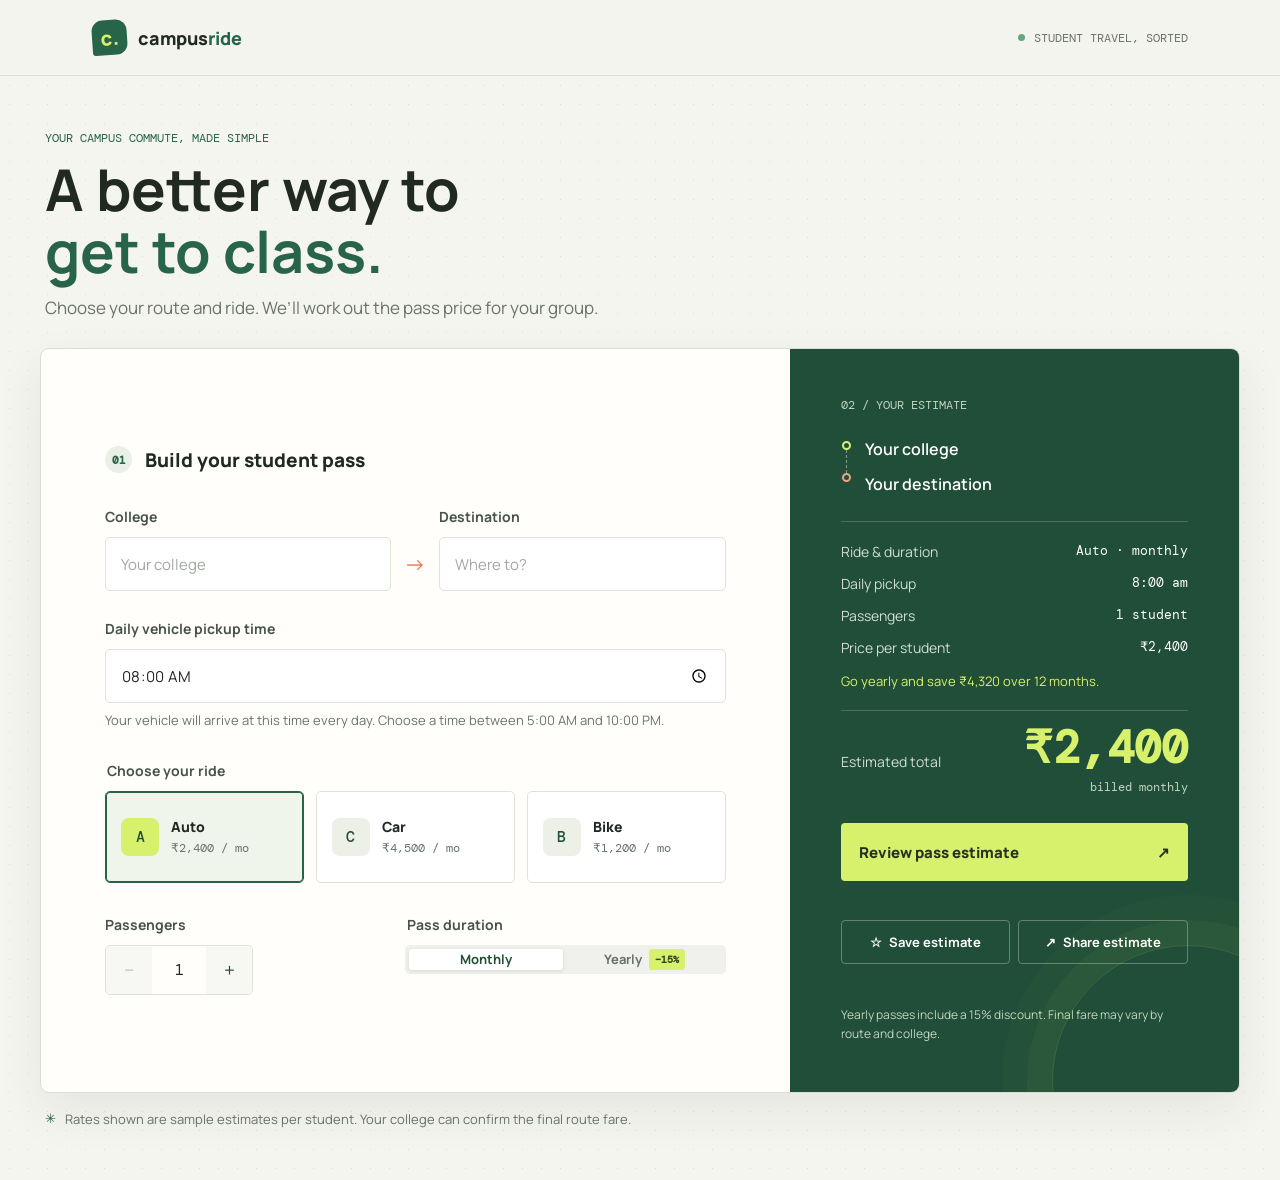
==== commit 3a4cf935: "Add CampusRide student pass website" ====
--- a/index.html
+++ b/index.html
@@ -1,560 +1,365 @@
-<!doctype html>
+<!DOCTYPE html>
 <html lang="en">
 <head>
-  <meta charset="utf-8" />
-  <meta name="viewport" content="width=device-width,initial-scale=1" />
-  <title>Dayananda Sagar — Modern University UI</title>
-  <meta name="description" content="University landing page — modern responsive design with animations and improved UX." />
-  <link rel="stylesheet" href="style.css">
+	<meta charset="UTF-8">
+	<meta name="viewport" content="width=device-width, initial-scale=1.0">
+	<meta name="theme-color" content="#f5f5ef">
+	<title>CampusRide | Student travel passes</title>
+	<style>
+		@import url('https://fonts.googleapis.com/css2?family=DM+Mono:wght@400;500&family=Manrope:wght@400;500;600;700;800&display=swap');
+		:root {
+			color-scheme: light;
+			--ink: #202922; --muted: #68746a; --paper: #f5f5ef; --white: #fffefa;
+			--line: #dfe3d8; --green: #286447; --green-dark: #204e38; --lime: #d8f16d;
+			--coral: #e9775a; --soft-green: #eaf0e6; --mono: 'DM Mono', monospace;
+			--sans: 'Manrope', 'Avenir Next', sans-serif;
+		}
+		* { box-sizing: border-box; }
+		body {
+			min-width: 320px; min-height: 100vh; margin: 0; color: var(--ink);
+			background-color: var(--paper); background-image: radial-gradient(#d9dfd3 0.7px, transparent 0.7px);
+			background-size: 19px 19px; font-family: var(--sans); -webkit-font-smoothing: antialiased;
+		}
+		button, input { font: inherit; }
+		button { color: inherit; }
+		.site-header {
+			height: 76px; padding: 0 7.2%; display: flex; align-items: center; justify-content: space-between;
+			border-bottom: 1px solid rgba(32, 41, 34, .11); background: rgba(245, 245, 239, .92);
+		}
+		.brand { display: flex; align-items: center; gap: 11px; text-decoration: none; color: inherit; }
+		.brand-mark {
+			width: 35px; height: 35px; display: grid; place-items: center; border-radius: 11px 11px 11px 3px;
+			background: var(--green); color: var(--lime); font-size: 20px; font-weight: 800; transform: rotate(-4deg);
+		}
+		.brand-name { font-size: 18px; font-weight: 800; letter-spacing: 0; }
+		.brand-name span { color: var(--green); }
+		.header-note { display: flex; align-items: center; gap: 9px; color: var(--muted); font-family: var(--mono); font-size: 12px; }
+		.live-dot { width: 7px; height: 7px; border-radius: 50%; background: #67a878; }
+		main { width: min(1440px, calc(100% - 80px)); min-height: calc(100vh - 76px); margin: 0 auto; padding: 54px 0 52px; }
+		.intro { margin: 0 0 29px 5px; animation: arrive .5s ease both; }
+		.eyebrow { margin: 0 0 12px; color: var(--green); font-family: var(--mono); font-size: 12px; text-transform: uppercase; }
+		h1 { margin: 0; font-size: clamp(38px, 4.5vw, 60px); font-weight: 700; letter-spacing: 0; line-height: 1.08; }
+		h1 em { color: var(--green); font-style: normal; }
+		.intro-copy { margin: 14px 0 0; color: var(--muted); font-size: 17px; }
+		.workspace {
+			display: grid; grid-template-columns: minmax(0, 1.25fr) minmax(370px, .75fr); align-items: stretch; min-height: min(68vh, 760px);
+			border: 1px solid #d9ded3; border-radius: 9px; background: var(--white);
+			box-shadow: 0 18px 48px rgba(38, 55, 41, .08); overflow: hidden; animation: arrive .6s .08s ease both;
+		}
+		.form-panel { display: flex; flex-direction: column; justify-content: center; padding: 48px clamp(34px, 5vw, 76px); }
+		.section-heading { display: flex; align-items: center; gap: 13px; margin: 0 0 34px; font-size: 19px; font-weight: 800; }
+		.section-number { width: 27px; height: 27px; display: grid; place-items: center; border-radius: 50%; background: var(--soft-green); color: var(--green); font-family: var(--mono); font-size: 11px; }
+		.field-label, legend { display: block; margin: 0 0 11px; color: #47534a; font-size: 14px; font-weight: 700; }
+		.route-fields { display: grid; grid-template-columns: 1fr 28px 1fr; align-items: end; gap: 10px; }
+		.field input {
+			width: 100%; height: 54px; padding: 0 15px; border: 1px solid var(--line); border-radius: 5px;
+			outline: none; background: #fff; color: var(--ink); font-size: 15px; transition: border-color .16s, box-shadow .16s;
+		}
+		.field input::placeholder { color: #a0a99f; }
+		.field input:focus { border-color: var(--green); box-shadow: 0 0 0 3px rgba(40, 100, 71, .12); }
+		.route-connector { height: 54px; display: grid; place-items: center; color: var(--coral); font-size: 22px; }
+		.schedule-field { margin-top: 28px; }
+		.schedule-hint { margin: 8px 0 0; color: var(--muted); font-size: 13px; line-height: 1.5; }
+		fieldset { min-width: 0; margin: 30px 0 0; padding: 0; border: 0; }
+		.choice-row { display: grid; grid-template-columns: repeat(3, 1fr); gap: 12px; }
+		.choice-card {
+			position: relative; min-height: 92px; display: flex; align-items: center; gap: 12px; padding: 15px;
+			border: 1px solid var(--line); border-radius: 5px; background: #fff; cursor: pointer;
+			transition: border-color .16s, background .16s, transform .16s;
+		}
+		.choice-card:hover { transform: translateY(-1px); border-color: #9aaf9c; }
+		.choice-card:has(input:checked) { border-color: var(--green); background: #f0f5ec; box-shadow: inset 0 0 0 1px var(--green); }
+		.choice-card input { position: absolute; width: 1px; height: 1px; opacity: 0; }
+		.choice-card:focus-within { outline: 3px solid rgba(40, 100, 71, .18); outline-offset: 2px; }
+		.mode-glyph { width: 38px; height: 38px; flex: 0 0 38px; display: grid; place-items: center; border-radius: 8px; background: #edf0e6; color: var(--green-dark); font-family: var(--mono); font-size: 15px; font-weight: 500; }
+		.choice-card:has(input:checked) .mode-glyph { background: var(--lime); }
+		.mode-name { display: block; font-size: 14px; font-weight: 800; }
+		.mode-rate { display: block; margin-top: 4px; color: var(--muted); font-family: var(--mono); font-size: 12px; }
+		.options-row { display: grid; grid-template-columns: minmax(0, 1fr) minmax(0, 1.2fr); gap: 32px; margin-top: 32px; }
+		.stepper { height: 50px; display: inline-grid; grid-template-columns: 46px 54px 46px; border: 1px solid var(--line); border-radius: 5px; overflow: hidden; }
+		.stepper button { border: 0; background: #f7f8f3; color: var(--green-dark); cursor: pointer; font-size: 19px; }
+		.stepper button:hover:not(:disabled) { background: var(--soft-green); }
+		.stepper button:disabled { color: #b9c0b7; cursor: not-allowed; }
+		.stepper output { display: grid; place-items: center; font-family: var(--mono); font-size: 15px; }
+		.duration-options { display: grid; grid-template-columns: 1fr 1fr; gap: 5px; padding: 4px; border-radius: 5px; background: #f0f1ec; }
+		.duration-option { position: relative; min-width: 0; display: flex; align-items: center; justify-content: center; gap: 7px; border-radius: 3px; color: #667167; cursor: pointer; font-size: 13px; font-weight: 700; transition: color .16s, background .16s, box-shadow .16s; }
+		.duration-option input { position: absolute; width: 1px; height: 1px; opacity: 0; }
+		.duration-option:has(input:checked) { background: white; color: var(--green-dark); box-shadow: 0 1px 4px rgba(30, 45, 34, .12); }
+		.duration-option:focus-within { outline: 3px solid rgba(40, 100, 71, .18); }
+		.save-tag { padding: 4px 6px; border-radius: 3px; background: var(--lime); color: #354321; font-family: var(--mono); font-size: 10px; }
+		.summary-panel { position: relative; display: flex; flex-direction: column; justify-content: center; padding: 48px clamp(30px, 4vw, 58px); background: var(--green-dark); color: #fff; overflow: hidden; }
+		.summary-panel::after { position: absolute; right: -85px; bottom: -125px; width: 270px; height: 270px; border: 1px solid rgba(216, 241, 109, .15); border-radius: 50%; box-shadow: 0 0 0 25px rgba(216, 241, 109, .035), 0 0 0 50px rgba(216, 241, 109, .025); content: ''; pointer-events: none; }
+		.summary-kicker { margin: 0; color: #c3d4be; font-family: var(--mono); font-size: 12px; text-transform: uppercase; }
+		.route-display { display: grid; grid-template-columns: 12px 1fr; gap: 12px; margin: 25px 0 26px; }
+		.route-line { display: flex; flex-direction: column; align-items: center; padding: 3px 0; }
+		.route-line span { width: 9px; height: 9px; border: 2px solid var(--lime); border-radius: 50%; }
+		.route-line span:last-child { border-color: #f1a184; }
+		.route-line i { width: 1px; height: 23px; border-left: 1px dashed rgba(255, 255, 255, .45); }
+		.route-copy { min-width: 0; display: flex; flex-direction: column; gap: 13px; }
+		.route-copy strong { overflow: hidden; color: #fff; font-size: 16px; font-weight: 600; text-overflow: ellipsis; white-space: nowrap; }
+		.summary-divider { height: 1px; background: rgba(255, 255, 255, .19); }
+		.fare-details { display: grid; gap: 13px; margin: 20px 0; }
+		.fare-row { display: flex; justify-content: space-between; gap: 12px; color: #d0ded0; font-size: 14px; }
+		.fare-row strong { color: #fff; font-family: var(--mono); font-size: 13px; font-weight: 400; text-align: right; }
+		.savings-note { min-height: 20px; margin: -5px 0 18px; color: var(--lime); font-size: 13px; line-height: 1.5; }
+		.total-row { display: flex; align-items: end; justify-content: space-between; gap: 10px; margin-top: auto; padding-top: 15px; }
+		.total-label { color: #d0ded0; font-size: 14px; }
+		.total-price { color: var(--lime); font-family: var(--mono); font-size: clamp(32px, 3.5vw, 46px); line-height: 1; white-space: nowrap; }
+		.billing-note { margin: 8px 0 0 auto; color: #c3d4be; font-family: var(--mono); font-size: 12px; text-align: right; }
+		.continue-button { width: 100%; min-height: 58px; display: flex; align-items: center; justify-content: space-between; margin-top: 28px; padding: 0 18px; border: 0; border-radius: 4px; background: var(--lime); color: #25321f; cursor: pointer; font-size: 15px; font-weight: 800; transition: background .16s, transform .16s; }
+		.continue-button:hover { transform: translateY(-1px); background: #e5f79b; }
+		.continue-button:focus-visible, .stepper button:focus-visible { outline: 3px solid #f1a184; outline-offset: 2px; }
+		.estimate-actions { display: grid; grid-template-columns: 1fr 1fr; gap: 8px; margin-top: 9px; }
+		.action-button { min-height: 44px; display: flex; align-items: center; justify-content: center; gap: 7px; border: 1px solid rgba(255, 255, 255, .3); border-radius: 4px; background: transparent; color: #fff; cursor: pointer; font-size: 13px; font-weight: 700; transition: background .16s, border-color .16s; }
+		.action-button:hover { border-color: var(--lime); background: rgba(255, 255, 255, .08); }
+		.action-button:focus-visible { outline: 3px solid #f1a184; outline-offset: 2px; }
+		.action-status { min-height: 18px; margin: 7px 0 0; color: #d8e5d2; font-size: 12px; line-height: 1.5; }
+		.footnote { margin: 16px 0 0; color: #c3d4be; font-size: 12px; line-height: 1.6; }
+		.notice { min-height: 20px; margin: 10px 0 0; color: #ffe0d3; font-size: 13px; line-height: 1.5; }
+		.fine-print { display: flex; align-items: center; gap: 9px; margin: 17px 5px 0; color: var(--muted); font-size: 13px; }
+		.fine-print span { color: var(--green); font-family: var(--mono); font-size: 13px; }
+		@keyframes arrive { from { opacity: 0; transform: translateY(8px); } to { opacity: 1; transform: translateY(0); } }
+		@media (prefers-reduced-motion: reduce) { *, *::before, *::after { scroll-behavior: auto !important; animation-duration: .01ms !important; animation-iteration-count: 1 !important; transition-duration: .01ms !important; } }
+		@media (max-width: 760px) {
+			.site-header { height: 65px; padding: 0 22px; }
+			main { width: min(680px, calc(100% - 32px)); min-height: auto; padding: 37px 0 42px; }
+			.workspace { grid-template-columns: 1fr; }
+			.workspace { min-height: 0; }
+			.form-panel { padding: 34px 28px 32px; }
+			.summary-panel { min-height: 440px; padding: 36px 30px 30px; }
+			.total-price { font-size: 38px; }
+		}
+		@media (max-width: 440px) {
+			.header-note { font-size: 9px; }
+			.intro { margin-left: 1px; }
+			.intro-copy { max-width: 310px; line-height: 1.6; }
+			.form-panel { padding: 28px 18px 26px; }
+			.route-fields { grid-template-columns: 1fr 20px 1fr; gap: 6px; }
+			.field input { padding: 0 9px; font-size: 14px; }
+			.choice-row { gap: 6px; }
+			.choice-card { min-height: 88px; flex-direction: column; align-items: flex-start; justify-content: center; gap: 6px; padding: 9px; }
+			.mode-glyph { width: 30px; height: 30px; flex-basis: 30px; }
+			.options-row { grid-template-columns: 1fr; gap: 16px; }
+			.duration-options { min-height: 43px; }
+			.fine-print { align-items: flex-start; line-height: 1.6; }
+		}
+	</style>
 </head>
 <body>
-  <!-- Top announcement -->
-  <header class="topbar" role="banner">
-    <div class="topbar-inner">
-      <p class="announcement" aria-live="polite">
-        📅 ACADEMIC CALENDAR 2025–26 — <a href="#" class="link-cta">Apply for Oct 2025 Executive MBA</a>
-      </p>
-
-      <div class="topbar-controls">
-        <label class="sr-only" for="site-search">Search site</label>
-        <div class="search">
-          <input id="site-search" type="search" placeholder="Search..." />
-          <button class="btn small">Search</button>
-        </div>
-        <select aria-label="Choose language">
-          <option>English</option>
-          <option>हिन्दी</option>
-        </select>
-      </div>
-    </div>
-  </header>
-
-  <!-- Main header with logo & quick links -->
-  <div class="header-top" role="region" aria-label="Site header">
-    <div class="header-inner">
-      <div class="brand">
-        <img src="images/logo.png" alt="Dayananda Sagar logo" class="logo">
-        <div class="brand-text">
-          <h1>DAYANANDA SAGAR</h1>
-          <p>UNIVERSITY</p>
-        </div>
-      </div>
-
-      <div class="quick-links">
-        <a class="badge careers" href="#" role="button">CAREERS</a>
-        <nav aria-label="Quick links" class="header-nav">
-          <a href="#">Virtual Tour</a>
-          <a href="#">Examination</a>
-          <a href="#">News & Events</a>
-          <a href="#">ERP</a>
-          <a href="#">Login</a>
-          <a class="badge nri" href="#">NRI/FOREIGN ADMISSIONS</a>
-        </nav>
-      </div>
-    </div>
-  </div>
-
-  <!-- Sticky main navigation -->
-  <nav class="main-nav" role="navigation" aria-label="Main">
-    <div class="nav-inner">
-      <button id="mobile-toggle" aria-controls="primary-menu" aria-expanded="false" aria-label="Open menu">
-        <span class="hamburger"></span>
-      </button>
-
-      <!-- ✅ UPDATED MENU WITH DROPDOWNS -->
-      <ul id="primary-menu" class="menu">
-
-        <li><a href="index.html">HOME</a></li>
-
-        <!-- UNIVERSITY DROPDOWN -->
-        <li class="dropdown">
-          <a href="#" class="dropbtn">UNIVERSITY ▾</a>
-          <ul class="dropdown-content">
-            <li><a href="about.html">About</a></li>
-            <li><a href="leadership.html">Leadership</a></li>
-            <li><a href="administration.html">Administration</a></li>
-            <li><a href="ugc.html">UGC</a></li>
-            <li><a href="nirf.html">NIRF</a></li>
-          </ul>
-        </li>
-
-        <!-- ACADEMICS MULTI-LEVEL DROPDOWN -->
-        <li class="dropdown">
-          <a href="#" class="dropbtn">ACADEMICS ▾</a>
-          <ul class="dropdown-content">
-            <li class="dropdown-sub">
-              <a href="#">Schools ▸</a>
-              <ul class="dropdown-submenu">
-                <li><a href="engineering.html">Engineering</a></li>
-                <li><a href="computer-applications.html">Computer Applications</a></li>
-                <li><a href="law.html">School of Law</a></li>
-              </ul>
-            </li>
-
-            <li class="dropdown-sub">
-              <a href="#">UG Programs ▸</a>
-              <ul class="dropdown-submenu">
-                <li><a href="bba.html">BBA</a></li>
-                <li><a href="bcom.html">B.Com</a></li>
-                <li><a href="bdesign.html">B.Design</a></li>
-              </ul>
-            </li>
-          </ul>
-        </li>
-
-        <li><a href="#">ADMISSIONS</a></li>
-        <li><a href="#">INTERNATIONAL</a></li>
-        <li><a href="#">RESEARCH</a></li>
-        <li><a href="#">PLACEMENT</a></li>
-        <li><a href="#">LIBRARY</a></li>
-        <li><a href="#">CONTACT</a></li>
-
-      </ul>
-
-      <div class="nav-cta">
-        <a class="btn primary" href="#">Apply Now</a>
-      </div>
-    </div>
-  </nav>
-
-  <!-- HERO / Slider -->
-  <main>
-    <section class="hero" aria-label="Hero">
-      
-      <div class="hero-slider" id="hero-slider" data-interval="4000">
-        <div class="slide" data-index="0" aria-hidden="false" style="background-image:url('images/banner1.png')">
-               <div class="hero-content reveal">
-
-            <h2>B.Tech Admissions 2026-27</h2>
-            <p>Engineering excellence with industry-linked curriculum and placement support.</p>
-            <div class="hero-actions">
-              <a class="btn primary" href="#">Apply</a>
-              <a class="btn ghost" href="#">Program Details</a>
-            </div>
-          </div>
-        </div>
-
-        <div class="slide" data-index="1" aria-hidden="true" style="background-image:url('images/banner2.png')">
-          <div class="hero-content reveal">
-            <h2>Executive MBA — Oct 2025</h2>
-            <p>Weekend classes for working professionals. Limited seats available.</p>
-            <div class="hero-actions">
-              <a class="btn primary" href="#">Register</a>
-              <a class="btn ghost" href="#">Download Brochure</a>
-            </div>
-          </div>
-        </div>
-
-        <button class="slider-control prev" aria-label="Previous slide">&lsaquo;</button>
-        <button class="slider-control next" aria-label="Next slide">&rsaquo;</button>
-        <div class="slider-dots" aria-hidden="false"></div>
-      </div>
-    </section>
-
-    <!-- Recognition & awards -->
-    <section class="awards-section reveal" aria-label="Recognition and accreditations">
-      <div class="section-inner">
-        <h2>Recognition & Accreditations</h2>
-        <div class="awards-carousel" role="list">
-          <figure class="award" role="listitem">
-            <img src="images/ksure-award.png" alt="KSURE Rating - Teaching Excellence">
-            <figcaption>KSURE Rating</figcaption>
-          </figure>
-
-          <figure class="award" role="listitem">
-            <img src="images/ex.png" alt="Educational Excellence 2021">
-            <figcaption>Educational Excellence 2021</figcaption>
-          </figure>
-
-          <figure class="award" role="listitem">
-            <img src="images/eme.png" alt="DSU Rank">
-            <figcaption>DSU Rank No. 1 (2022)</figcaption>
-          </figure>
-
-          <figure class="award" role="listitem">
-            <img src="images/bus.png" alt="Times Best Emerging University">
-            <figcaption>Times Best Emerging University</figcaption>
-          </figure>
-
-          <figure class="award" role="listitem">
-            <img src="images/sil.png" alt="IIRF Ranking 2023">
-            <figcaption>IIRF National Ranking</figcaption>
-          </figure>
-
-          <figure class="award" role="listitem">
-            <img src="images/iirf.png" alt="Careers360">
-            <figcaption>Careers360 AAA Ranking</figcaption>
-          </figure>
-        </div>
-
-        <div class="badges">
-          <div class="badge-card">
-            <img src="images/360.png" alt="A+ Grade">
-            <p>A+ Grade</p>
-          </div>
-          <div class="badge-card">
-            <img src="images/a g.png" alt="NAAC accreditation">
-            <p>NAAC Accreditation</p>
-          </div>
-          <div class="badge-card">
-            <img src="images/naac.png" alt="NAAC certified">
-            <p>NAAC Certified</p>
-          </div>
-        </div>
-      </div>
-    </section>
-
-    <!-- Programs grid -->
-    <section class="programs-section reveal" aria-label="Programs and Schools">
-      <div class="section-inner">
-        <h2>Our Schools & Departments</h2>
-        <div class="programs-grid">
-          <article class="program-card" tabindex="0">
-            <h3>ENGINEERING</h3>
-            <p>Undergraduate and postgraduate programmes across core engineering disciplines.</p>
-          </article>
-
-          <article class="program-card" tabindex="0">
-            <h3>COMPUTER APPLICATIONS</h3>
-            <p>MCA & short-courses in AI, ML, and Web Development.</p>
-          </article>
-
-          <article class="program-card" tabindex="0">
-            <h3>SCHOOL OF LAW</h3>
-            <p>Integrated and professional law programmes with moot courts and clinics.</p>
-          </article>
-
-          <article class="program-card" tabindex="0">
-            <h3>APPLIED SCIENCES</h3>
-            <p>Research-led teaching in Mathematics, Physics & Chemistry.</p>
-          </article>
-
-          <article class="program-card" tabindex="0">
-            <h3>COMMERCE & MANAGEMENT</h3>
-            <p>MBA, BBA and executive programs with corporate partnerships.</p>
-          </article>
-
-          <article class="program-card" tabindex="0">
-            <h3>EXECUTIVE EDUCATION</h3>
-            <p>Short modular programs for professionals.</p>
-          </article>
-
-          <article class="program-card" tabindex="0">
-            <h3>ARTS, DESIGN & HUMANITIES</h3>
-            <p>Creative programs focused on design, media & communication.</p>
-          </article>
-
-          <article class="program-card" tabindex="0">
-            <h3>DESIGN & DIGITAL TRANSMEDIA</h3>
-            <p>Immersive courses in digital storytelling and UX.</p>
-          </article>
-
-          <article class="program-card" tabindex="0">
-            <h3>HEALTH SCIENCES</h3>
-            <p>Interdisciplinary health and allied programmes.</p>
-          </article>
-
-          <article class="program-card" tabindex="0">
-            <h3>MBBS</h3>
-            <p>Full medical programme with hospital affiliations.</p>
-          </article>
-        </div>
-      </div>
-    </section>
-  </main>
-<section class="hero water-border">
-  <div class="watermark-logo">
-    <img src="images/watermark-logo.png" alt="Dayananda Sagar University watermark logo">
-  <!-- Footer -->
-  <!-- Modern DSU Footer -->
-<footer id="dsu-footer" class="site-footer" role="contentinfo" aria-label="Site footer">
-  <div class="footer-inner container">
-    <!-- ABOUT -->
-    <div class="footer-col col-about">
-      <h4 class="footer-heading">ABOUT</h4>
-      <ul class="footer-list">
-        <li><a href="#">The University</a></li>
-        <li><a href="#">Vision &amp; Mission</a></li>
-        <li><a href="#">News &amp; Events</a></li>
-        <li><a href="#">Research</a></li>
-        <li><a href="#">Innovation Labs</a></li>
-        <li><a href="#">Careers</a></li>
-      </ul>
-
-      <h4 class="footer-heading mt">IMPORTANT INFORMATION</h4>
-      <ul class="footer-list small">
-        <li><a href="#">Internal Quality Assurance Cell (IQAC)</a></li>
-        <li><a href="#">DSU University ACT</a></li>
-        <li><a href="#">Disclosure: RTI Act 2005</a></li>
-        <li><a href="#">CET Code (B.Tech) - E240</a></li>
-        <li><a href="#">PGCET Code(M.Tech) - T970</a></li>
-      </ul>
-    </div>
-
-    <!-- SCHOOLS -->
-    <div class="footer-col col-schools">
-      <h4 class="footer-heading">SCHOOLS</h4>
-      <ul class="footer-list">
-        <li><a href="#">School of Engineering</a></li>
-        <li><a href="#">School of Computer Applications</a></li>
-        <li><a href="#">School of Commerce &amp; Management</a></li>
-        <li><a href="#">School of Basic &amp; Applied Sciences</a></li>
-        <li><a href="#">School of Health Sciences</a></li>
-        <li><a href="#">School of Arts, Design &amp; Humanities</a></li>
-        <li><a href="#">School of Design and Digital Transmedia</a></li>
-        <li><a href="#">School of Law</a></li>
-      </ul>
-    </div>
-
-    <!-- ADMISSIONS -->
-    <div class="footer-col col-admissions">
-      <h4 class="footer-heading">ADMISSIONS</h4>
-      <ul class="footer-list">
-        <li><a href="#">Admissions details</a></li>
-        <li><a href="#">DSAT Admissions - Apply Online</a></li>
-        <li><a href="#">Direct Admissions - Apply Online</a></li>
-        <li><a href="#">Course Eligibility &amp; Fee Structure</a></li>
-      </ul>
-
-      <h4 class="footer-heading mt">ADMISSIONS HELPLINE</h4>
-      <div class="contact-block">
-        <p><strong>Phone:</strong> 080 46461800 / +91 6366885507</p>
-        <p><strong>E-mail:</strong> <a href="mailto:admissions@dsu.edu.in">admissions@dsu.edu.in</a></p>
-      </div>
-    </div>
-
-    <!-- CONTACT -->
-    <div class="footer-col col-contacts">
-      <div class="logo-wrap">
-        <img src="images/logo.png" alt="Dayananda Sagar University logo" class="footer-logo">
-      </div>
-
-      <h4 class="footer-heading mt">DSU Main Campus:</h4>
-      <address class="address">
-        Devarakaggalahalli, Harohalli, Kanakapura Road,<br>
-        Bengaluru South Dt. – 562 112<br>
-        <a href="tel:+918000000000">+91 80000 00000</a><br>
-        <a href="mailto:info@dsu.edu.in">info@dsu.edu.in</a>
-      </address>
-
-      <div class="social">
-        <a href="#" aria-label="Facebook" class="social-btn">FB</a>
-        <a href="#" aria-label="Twitter" class="social-btn">TW</a>
-        <a href="#" aria-label="LinkedIn" class="social-btn">IN</a>
-      </div>
-    </div>
-  </div>
-
-  <div class="footer-bottom">
-    <div class="container footer-bottom-inner">
-      <p>&copy; <span id="dsu-year"></span> Dayananda Sagar University — All rights reserved.</p>
-    </div>
-  </div>
-</footer>
-  <!-- Linked JS -->
-  <script src="ola.js"></script>
+	<header class="site-header">
+		<a class="brand" href="#" aria-label="CampusRide home">
+			<span class="brand-mark" aria-hidden="true">c.</span>
+			<span class="brand-name">campus<span>ride</span></span>
+		</a>
+		<div class="header-note"><span class="live-dot" aria-hidden="true"></span> STUDENT TRAVEL, SORTED</div>
+	</header>
+
+	<main>
+		<section class="intro" aria-labelledby="page-title">
+			<p class="eyebrow">YOUR CAMPUS COMMUTE, MADE SIMPLE</p>
+			<h1 id="page-title">A better way to<br><em>get to class.</em></h1>
+			<p class="intro-copy">Choose your route and ride. We’ll work out the pass price for your group.</p>
+		</section>
+
+		<form id="pass-form" class="workspace" novalidate>
+			<section class="form-panel" aria-label="Pass options">
+				<h2 class="section-heading"><span class="section-number">01</span> Build your student pass</h2>
+				<div class="route-fields">
+					<div class="field"><label class="field-label" for="college">College</label><input id="college" name="college" type="text" placeholder="Your college" autocomplete="organization"></div>
+					<div class="route-connector" aria-hidden="true">→</div>
+					<div class="field"><label class="field-label" for="destination">Destination</label><input id="destination" name="destination" type="text" placeholder="Where to?" autocomplete="off"></div>
+				</div>
+				<div class="field schedule-field">
+					<label class="field-label" for="pickup-time">Daily vehicle pickup time</label>
+					<input id="pickup-time" name="pickupTime" type="time" min="05:00" max="22:00" step="900" value="08:00" aria-describedby="pickup-time-hint" required>
+					<p class="schedule-hint" id="pickup-time-hint">Your vehicle will arrive at this time every day. Choose a time between 5:00 AM and 10:00 PM.</p>
+				</div>
+				<fieldset>
+					<legend>Choose your ride</legend>
+					<div class="choice-row">
+						<label class="choice-card"><input type="radio" name="mode" value="auto" checked><span class="mode-glyph" aria-hidden="true">A</span><span><span class="mode-name">Auto</span><span class="mode-rate">₹2,400 / mo</span></span></label>
+						<label class="choice-card"><input type="radio" name="mode" value="car"><span class="mode-glyph" aria-hidden="true">C</span><span><span class="mode-name">Car</span><span class="mode-rate">₹4,500 / mo</span></span></label>
+						<label class="choice-card"><input type="radio" name="mode" value="bike"><span class="mode-glyph" aria-hidden="true">B</span><span><span class="mode-name">Bike</span><span class="mode-rate">₹1,200 / mo</span></span></label>
+					</div>
+				</fieldset>
+				<div class="options-row">
+					<div><span class="field-label" id="passenger-label">Passengers</span><div class="stepper" role="group" aria-labelledby="passenger-label"><button id="decrease" type="button" aria-label="Remove one passenger">−</button><output id="passenger-count" aria-live="polite">1</output><button id="increase" type="button" aria-label="Add one passenger">+</button></div></div>
+					<fieldset style="margin: 0"><legend>Pass duration</legend><div class="duration-options"><label class="duration-option"><input type="radio" name="duration" value="monthly" checked> Monthly</label><label class="duration-option"><input type="radio" name="duration" value="yearly"> Yearly <span class="save-tag">−15%</span></label></div></fieldset>
+				</div>
+			</section>
+			<aside class="summary-panel" aria-label="Pass price estimate">
+				<p class="summary-kicker">02 / YOUR ESTIMATE</p>
+				<div class="route-display" aria-label="Selected route"><div class="route-line" aria-hidden="true"><span></span><i></i><span></span></div><div class="route-copy"><strong id="college-summary">Your college</strong><strong id="destination-summary">Your destination</strong></div></div>
+				<div class="summary-divider"></div>
+				<div class="fare-details"><div class="fare-row"><span>Ride &amp; duration</span><strong id="ride-summary">Auto · monthly</strong></div><div class="fare-row"><span>Daily pickup</span><strong id="pickup-summary">8:00 am</strong></div><div class="fare-row"><span>Passengers</span><strong id="passenger-summary">1 student</strong></div><div class="fare-row"><span>Price per student</span><strong id="unit-price">₹2,400</strong></div></div>
+				<p class="savings-note" id="savings-note"></p>
+				<div class="summary-divider"></div>
+				<div class="total-row"><span class="total-label">Estimated total</span><strong class="total-price" id="total-price" aria-live="polite">₹2,400</strong></div>
+				<p class="billing-note" id="billing-note">billed monthly</p>
+				<button class="continue-button" type="submit"><span>Review pass estimate</span><span aria-hidden="true">↗</span></button>
+				<p class="notice" id="notice" role="status" aria-live="polite"></p>
+				<div class="estimate-actions">
+					<button class="action-button" id="save-estimate" type="button"><span aria-hidden="true">☆</span><span>Save estimate</span></button>
+					<button class="action-button" id="share-estimate" type="button"><span aria-hidden="true">↗</span><span>Share estimate</span></button>
+				</div>
+				<p class="action-status" id="action-status" role="status" aria-live="polite"></p>
+				<p class="footnote">Yearly passes include a 15% discount. Final fare may vary by route and college.</p>
+			</aside>
+		</form>
+		<p class="fine-print"><span aria-hidden="true">✳</span> Rates shown are sample estimates per student. Your college can confirm the final route fare.</p>
+	</main>
+
+	<script>
+		const monthlyRates = { auto: 2400, car: 4500, bike: 1200 };
+		const modeNames = { auto: 'Auto', car: 'Car', bike: 'Bike' };
+		const yearlyDiscount = 0.15;
+		const maximumPassengers = 4;
+		let passengerCount = 1;
+
+		const form = document.querySelector('#pass-form');
+		const collegeInput = document.querySelector('#college');
+		const destinationInput = document.querySelector('#destination');
+		const pickupTimeInput = document.querySelector('#pickup-time');
+		const passengerOutput = document.querySelector('#passenger-count');
+		const decreaseButton = document.querySelector('#decrease');
+		const increaseButton = document.querySelector('#increase');
+		const notice = document.querySelector('#notice');
+		const actionStatus = document.querySelector('#action-status');
+		const currency = new Intl.NumberFormat('en-IN', { style: 'currency', currency: 'INR', maximumFractionDigits: 0 });
+		const savedEstimateKey = 'campusride-saved-estimate';
+
+		function selectedValue(name) {
+			return form.querySelector(`input[name="${name}"]:checked`).value;
+		}
+
+		function formatPickupTime(value) {
+			if (!value) return 'Choose a time';
+			const [hours, minutes] = value.split(':').map(Number);
+			const time = new Date();
+			time.setHours(hours, minutes, 0, 0);
+			return new Intl.DateTimeFormat('en-IN', { hour: 'numeric', minute: '2-digit' }).format(time);
+		}
+
+		function updateEstimate() {
+			const mode = selectedValue('mode');
+			const duration = selectedValue('duration');
+			const monthlyRate = monthlyRates[mode];
+			const perStudentPrice = duration === 'yearly' ? Math.round(monthlyRate * 12 * (1 - yearlyDiscount)) : monthlyRate;
+			const annualSavings = (monthlyRate * 12 - Math.round(monthlyRate * 12 * (1 - yearlyDiscount))) * passengerCount;
+			const college = collegeInput.value.trim() || 'Your college';
+			const destination = destinationInput.value.trim() || 'Your destination';
+
+			document.querySelector('#college-summary').textContent = college;
+			document.querySelector('#destination-summary').textContent = destination;
+			document.querySelector('#ride-summary').textContent = `${modeNames[mode]} · ${duration}`;
+			document.querySelector('#pickup-summary').textContent = formatPickupTime(pickupTimeInput.value);
+			document.querySelector('#passenger-summary').textContent = `${passengerCount} ${passengerCount === 1 ? 'student' : 'students'}`;
+			document.querySelector('#unit-price').textContent = currency.format(perStudentPrice);
+			document.querySelector('#total-price').textContent = currency.format(perStudentPrice * passengerCount);
+			document.querySelector('#billing-note').textContent = duration === 'yearly' ? 'billed yearly · 15% savings' : 'billed monthly';
+			document.querySelector('#savings-note').textContent = duration === 'yearly'
+				? `You save ${currency.format(annualSavings)} vs. monthly passes.`
+				: `Go yearly and save ${currency.format(annualSavings)} over 12 months.`;
+			passengerOutput.textContent = passengerCount;
+			decreaseButton.disabled = passengerCount === 1;
+			increaseButton.disabled = passengerCount === maximumPassengers;
+			actionStatus.textContent = '';
+		}
+
+		function getEstimate() {
+			const mode = selectedValue('mode');
+			const duration = selectedValue('duration');
+			const monthlyRate = monthlyRates[mode];
+			const perStudentPrice = duration === 'yearly' ? Math.round(monthlyRate * 12 * (1 - yearlyDiscount)) : monthlyRate;
+			return {
+				college: collegeInput.value.trim(),
+				destination: destinationInput.value.trim(),
+				pickupTime: pickupTimeInput.value,
+				mode,
+				duration,
+				passengers: passengerCount,
+				total: perStudentPrice * passengerCount,
+				savedAt: new Date().toISOString()
+			};
+		}
+
+		function estimateText(estimate) {
+			const route = estimate.college && estimate.destination
+				? `${estimate.college} to ${estimate.destination}`
+				: 'Student travel pass';
+			return `${route} | daily pickup ${formatPickupTime(estimate.pickupTime || '08:00')} | ${estimate.passengers} ${estimate.passengers === 1 ? 'student' : 'students'} | ${modeNames[estimate.mode]} ${estimate.duration} pass | ${currency.format(estimate.total)} estimated. Sample fare; confirm with your college.`;
+		}
+
+		function restoreEstimate() {
+			try {
+				const saved = JSON.parse(localStorage.getItem(savedEstimateKey));
+				if (!saved || !monthlyRates[saved.mode] || !['monthly', 'yearly'].includes(saved.duration)) return;
+				collegeInput.value = saved.college || '';
+				destinationInput.value = saved.destination || '';
+				pickupTimeInput.value = saved.pickupTime || '08:00';
+				passengerCount = Math.min(maximumPassengers, Math.max(1, Number(saved.passengers) || 1));
+				form.querySelector(`input[name="mode"][value="${saved.mode}"]`).checked = true;
+				form.querySelector(`input[name="duration"][value="${saved.duration}"]`).checked = true;
+				updateEstimate();
+				actionStatus.textContent = 'Your saved estimate has been restored.';
+			} catch {
+				localStorage.removeItem(savedEstimateKey);
+			}
+		}
+
+		form.addEventListener('change', updateEstimate);
+		collegeInput.addEventListener('input', updateEstimate);
+		destinationInput.addEventListener('input', updateEstimate);
+		pickupTimeInput.addEventListener('input', updateEstimate);
+		decreaseButton.addEventListener('click', () => { passengerCount = Math.max(1, passengerCount - 1); updateEstimate(); });
+		increaseButton.addEventListener('click', () => { passengerCount = Math.min(maximumPassengers, passengerCount + 1); updateEstimate(); });
+		document.querySelector('#save-estimate').addEventListener('click', () => {
+			try {
+				localStorage.setItem(savedEstimateKey, JSON.stringify(getEstimate()));
+				actionStatus.textContent = 'Estimate saved on this device.';
+			} catch {
+				actionStatus.textContent = 'This browser could not save the estimate.';
+			}
+		});
+		document.querySelector('#share-estimate').addEventListener('click', async () => {
+			const text = estimateText(getEstimate());
+			try {
+				if (navigator.share) {
+					await navigator.share({ title: 'CampusRide pass estimate', text });
+					actionStatus.textContent = 'Estimate shared.';
+				} else {
+					await navigator.clipboard.writeText(text);
+					actionStatus.textContent = 'Estimate copied to clipboard.';
+				}
+			} catch (error) {
+				if (error.name !== 'AbortError') actionStatus.textContent = 'Sharing is unavailable in this browser.';
+			}
+		});
+
+		form.addEventListener('submit', (event) => {
+			event.preventDefault();
+			const college = collegeInput.value.trim();
+			const destination = destinationInput.value.trim();
+			if (!college || !destination) {
+				notice.textContent = 'Add your college and destination to review this pass.';
+				(!college ? collegeInput : destinationInput).focus();
+				return;
+			}
+			if (!pickupTimeInput.value || !pickupTimeInput.checkValidity()) {
+				notice.textContent = 'Choose a pickup time between 5:00 AM and 10:00 PM in 15-minute intervals.';
+				pickupTimeInput.focus();
+				return;
+			}
+			try {
+				sessionStorage.setItem('campusride-checkout-estimate', JSON.stringify(getEstimate()));
+				window.location.href = 'checkout.html';
+			} catch {
+				notice.textContent = 'Could not open checkout. Please check that browser storage is enabled.';
+			}
+		});
+
+		updateEstimate();
+		restoreEstimate();
+	</script>
 </body>
 </html>
-<!doctype html>
-<html lang="en">
-<head>
-  <meta charset="utf-8" />
-  <meta name="viewport" content="width=device-width,initial-scale=1" />
-  <title>University — Recognition & Programs (fixed)</title>
-
-  <style>
-    /* ====== Vars & reset ====== */
-    :root{
-      --max-width:1100px;
-      --muted:#6b7986;
-      --card:#ffffff;
-      --shadow: 0 8px 26px rgba(8,18,30,0.04);
-      --ease:cubic-bezier(.2,.9,.3,1);
-      --accent: #0b3760;
-    }
-    *{box-sizing:border-box}
-    html,body{height:100%}
-    body{
-      margin:0;
-      font-family:Inter,system-ui,-apple-system,"Segoe UI",Roboto,"Helvetica Neue",Arial;
-      color:#0b2d3b;
-      background:#f6f8fb;
-      -webkit-font-smoothing:antialiased;
-      -moz-osx-font-smoothing:grayscale;
-      line-height:1.45;
-    }
-    img{display:block; max-width:100%; height:auto; -o-object-fit:contain; object-fit:contain;}
-
-    main{padding:28px 0;}
-
-    .section-inner{ max-width:var(--max-width); margin:0 auto; padding:0 18px; }
-
-    h2{ font-size:28px; margin:0 0 18px 0; text-align:center; color:var(--accent); }
-
-    /* ========== AWARDS ========== */
-    .awards-section{
-      background: linear-gradient(180deg,#f8fbfd,#fff);
-      padding:48px 0;
-    }
-
-    .awards-carousel{
-      display:flex;
-      gap:18px;
-      align-items:center;
-      justify-content:center;
-      flex-wrap:wrap;
-      padding:12px 6px;
-      margin: 0 auto;
-    }
-
-    .award{
-      width:140px;
-      text-align:center;
-      background:var(--card);
-      padding:12px;
-      border-radius:12px;
-      box-shadow: var(--shadow);
-      transition: transform 300ms var(--ease), box-shadow 300ms var(--ease);
-      display:flex;
-      flex-direction:column;
-      align-items:center;
-      min-height:110px;
-    }
-
-    .award img{
-      max-height:72px;
-      width:100%;
-      height:72px;
-      object-fit:contain;
-      background:transparent;
-    }
-
-    .award figcaption{
-      margin-top:8px;
-      font-weight:600;
-      font-size:13px;
-      color:var(--muted);
-    }
-
-    .award:hover{ transform: translateY(-6px) rotate(-1deg); }
-
-    /* badges */
-    .badges{
-      display:flex;
-      gap:18px;
-      justify-content:center;
-      margin-top:20px;
-      flex-wrap:wrap;
-    }
-    .badge-card{
-      width:120px;
-      padding:12px;
-      border-radius:12px;
-      background:linear-gradient(180deg,#fff,#f7fbff);
-      box-shadow: var(--shadow);
-      text-align:center;
-      display:flex;
-      flex-direction:column;
-      align-items:center;
-      gap:6px;
-    }
-    .badge-card img{ max-height:56px; width:100%; height:56px; object-fit:contain; }
-
-    /* ========== PROGRAMS GRID ========== */
-    .programs-section{
-      padding:48px 0;
-      background:#fff;
-    }
-
-    .programs-grid{
-      display:grid;
-      gap:12px;
-      grid-template-columns: repeat(5, 1fr);
-      margin-top:10px;
-    }
-
-    .program-card{
-      background: linear-gradient(180deg, rgba(11,127,179,0.06), rgba(27,143,200,0.04));
-      border-radius: 12px;
-      padding:22px;
-      min-height:120px;
-      display:flex;
-      flex-direction:column;
-      justify-content:center;
-      align-items:flex-start;
-      transition: transform 260ms var(--ease), box-shadow 260ms var(--ease);
-      box-shadow: 0 8px 26px rgba(8,18,30,0.04);
-    }
-    .program-card h3{ margin:0 0 6px 0; color: #05384f; font-size:16px; letter-spacing:0.4px; }
-    .program-card p{ margin:0; color: var(--muted); font-size:13px; }
-
-    .program-card:hover, .program-card:focus{
-      transform: translateY(-8px) scale(1.02);
-      box-shadow: 0 18px 36px rgba(8,18,30,0.08);
-      outline:none;
-    }
-
-    /* reveal animation (used by .reveal) */
-    .reveal{
-      opacity:0;
-      transform: translateY(14px);
-      transition: opacity 420ms var(--ease), transform 420ms var(--ease);
-      will-change:opacity,transform;
-    }
-    .reveal.is-visible{
-      opacity:1;
-      transform: none;
-    }
-
-    /* small utility */
-    .visually-hidden{ position:absolute; left:-10000px; width:1px; height:1px; overflow:hidden; }
-
-    /* responsive adjustments */
-    @media (max-width:1200px){
-      .programs-grid{ grid-template-columns:repeat(4,1fr); }
-    }
-    @media (max-width:900px){
-      .programs-grid{ grid-template-columns: repeat(3, 1fr); }
-      .hero { min-height:380px; }
-    }
-    @media (max-width:600px){
-      .programs-grid{ grid-template-columns: repeat(2, 1fr); }
-      .awards-carousel{ gap:12px; }
-    }
-    @media (max-width:420px){
-      .programs-grid{ grid-template-columns: repeat(1, 1fr); }
-    }
-
-    /* fallback for broken images: give a subtle placeholder */
-    .award img, .badge-card img{
-      background: linear-gradient(180deg,#fff,#f3f7fb);
-    }
-
-    /* small page layout nicety */
-    .spacer{ height:18px }
-  </style>
-  <script>
-    // Reveal on scroll (IntersectionObserver)
-    (function(){
-      const io = new IntersectionObserver((entries)=>{
-        entries.forEach(entry=>{
-          if(entry.isIntersecting){
-            entry.target.classList.add('is-visible');
-            // optionally unobserve to avoid repeated triggers:
-            io.unobserve(entry.target);
-          }
-        });
-      }, {threshold: 0.12});
-
-      document.querySelectorAll('.reveal').forEach(el => io.observe(el));
-    })();
-
-    // Optional: basic keyboard focus support for program cards (adds focus outline)
-    (function(){
-      document.addEventListener('keydown', (e)=>{
-        if(e.key === 'Tab') document.body.classList.add('user-is-tabbing');
-      });
-    })();
-  </script>
-</body>
-</html>
